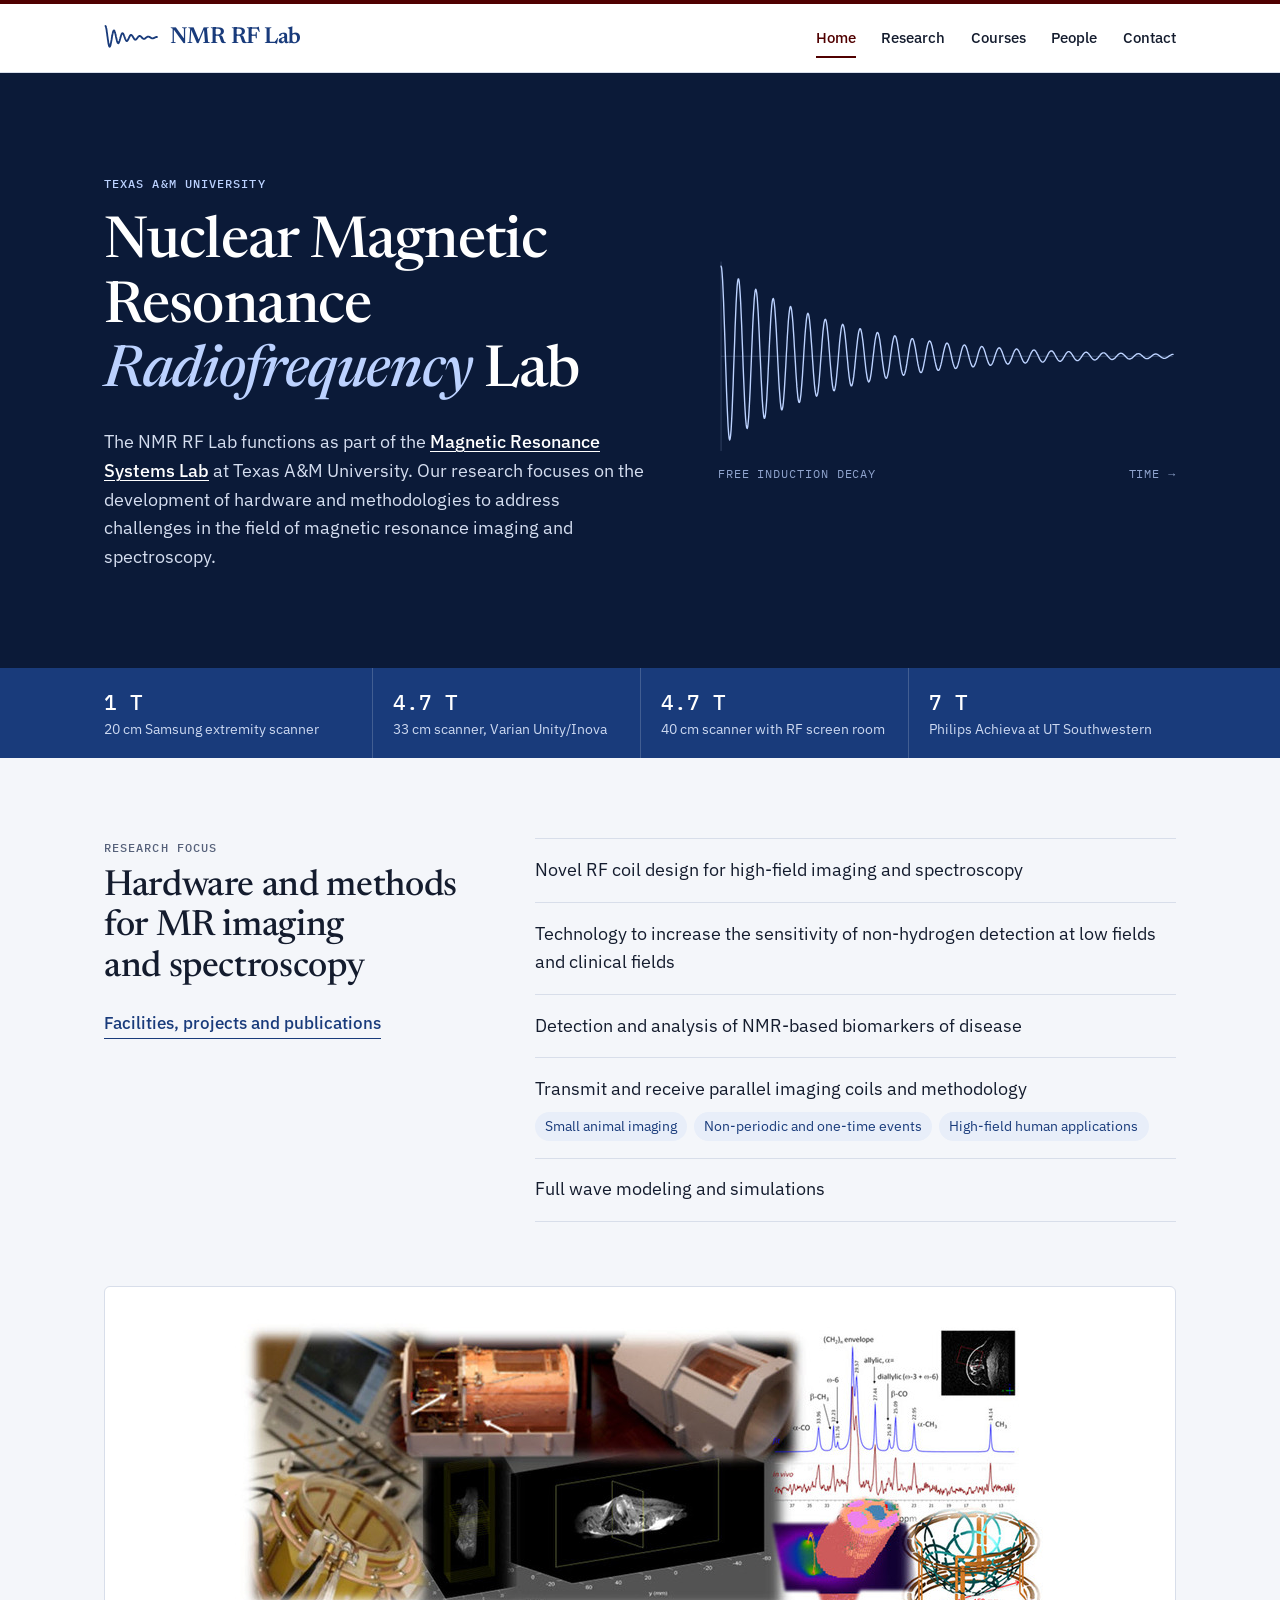
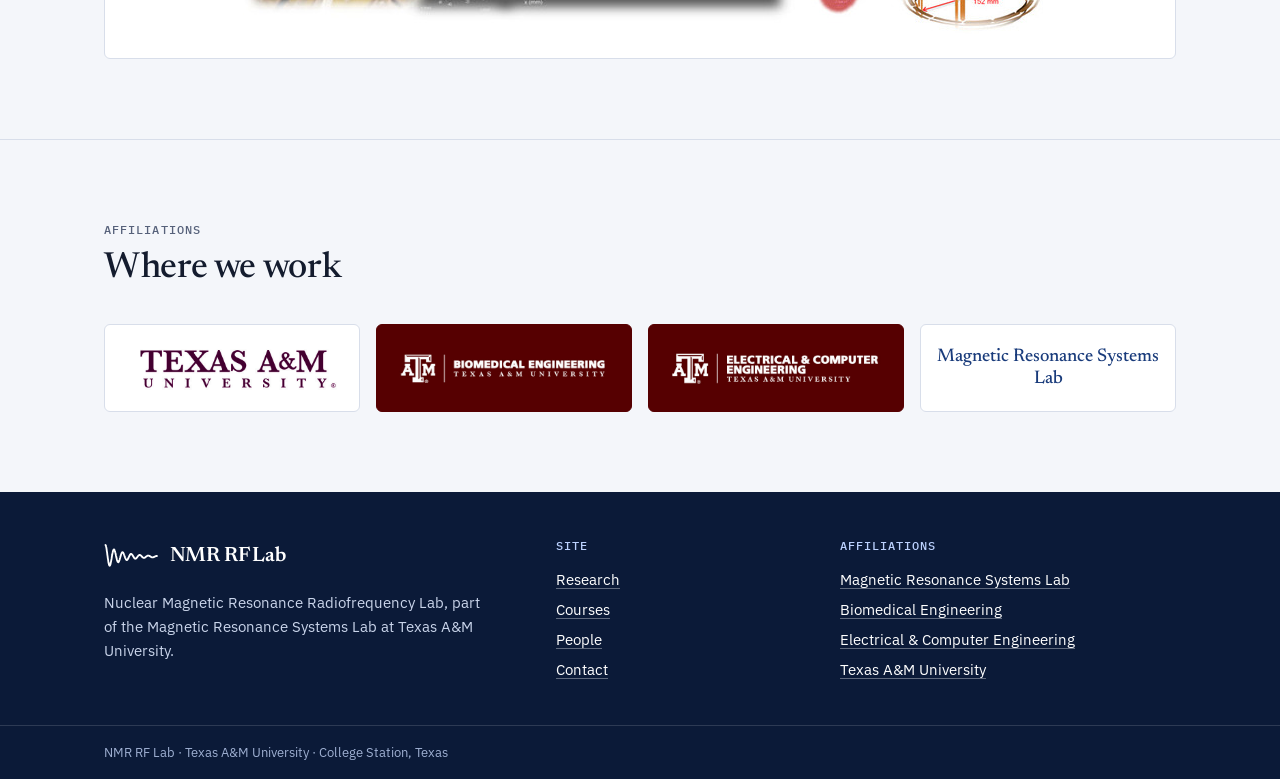
==== index.html @ f8b7b4fb "Rewrite site from scratch (based on Weebly site)" ====
<!DOCTYPE html>
<html lang="en">
<head>
  <meta charset="utf-8">
  <meta name="viewport" content="width=device-width, initial-scale=1">
  <title>NMR RF Lab · Texas A&amp;M University</title>
  <meta name="description" content="Nuclear Magnetic Resonance Radiofrequency Lab at Texas A&amp;M University: hardware and methodologies for magnetic resonance imaging and spectroscopy.">
  <meta property="og:site_name" content="NMR RF Lab">
  <meta property="og:title" content="NMR RF Lab · Texas A&amp;M University">
  <meta property="og:description" content="Nuclear Magnetic Resonance Radiofrequency Lab at Texas A&amp;M University: hardware and methodologies for magnetic resonance imaging and spectroscopy.">
  <meta property="og:image" content="assets/img/research-collage.jpg">
  <link rel="icon" href="assets/img/favicon.svg" type="image/svg+xml">
  <link rel="preload" href="assets/fonts/newsreader-normal-400-600.woff2" as="font" type="font/woff2" crossorigin>
  <link rel="stylesheet" href="assets/css/style.css">
</head>
<body>
  <a class="skip" href="#main">Skip to content</a>

  <header class="site-header">
    <div class="wrap">
      <a class="brand" href="index.html" aria-label="NMR RF Lab home">
        <svg viewBox="0 0 56 28" aria-hidden="true"><path d="M1.5,2.0 L1.7,2.3 L2.0,3.0 L2.2,4.0 L2.5,5.2 L2.7,6.6 L2.9,8.3 L3.2,10.0 L3.4,11.9 L3.7,13.7 L3.9,15.5 L4.2,17.2 L4.4,18.8 L4.6,20.2 L4.9,21.3 L5.1,22.3 L5.4,22.9 L5.6,23.3 L5.8,23.4 L6.1,23.2 L6.3,22.8 L6.6,22.1 L6.8,21.2 L7.0,20.1 L7.3,18.9 L7.5,17.6 L7.8,16.2 L8.0,14.7 L8.2,13.3 L8.5,11.9 L8.7,10.7 L9.0,9.5 L9.2,8.5 L9.4,7.8 L9.7,7.2 L9.9,6.8 L10.2,6.6 L10.4,6.7 L10.7,7.0 L10.9,7.4 L11.1,8.1 L11.4,8.9 L11.6,9.8 L11.9,10.8 L12.1,11.9 L12.3,13.1 L12.6,14.2 L12.8,15.3 L13.1,16.3 L13.3,17.2 L13.5,18.0 L13.8,18.7 L14.0,19.2 L14.3,19.6 L14.5,19.7 L14.8,19.8 L15.0,19.6 L15.2,19.3 L15.5,18.8 L15.7,18.2 L16.0,17.5 L16.2,16.7 L16.4,15.9 L16.7,15.0 L16.9,14.1 L17.2,13.3 L17.4,12.5 L17.6,11.7 L17.9,11.0 L18.1,10.5 L18.4,10.0 L18.6,9.7 L18.8,9.5 L19.1,9.5 L19.3,9.6 L19.6,9.8 L19.8,10.1 L20.0,10.5 L20.3,11.1 L20.5,11.6 L20.8,12.3 L21.0,13.0 L21.3,13.7 L21.5,14.3 L21.7,15.0 L22.0,15.6 L22.2,16.1 L22.5,16.6 L22.7,17.0 L22.9,17.3 L23.2,17.5 L23.4,17.5 L23.7,17.5 L23.9,17.4 L24.1,17.1 L24.4,16.8 L24.6,16.4 L24.9,16.0 L25.1,15.5 L25.4,15.0 L25.6,14.4 L25.8,13.9 L26.1,13.4 L26.3,12.9 L26.6,12.5 L26.8,12.1 L27.0,11.7 L27.3,11.5 L27.5,11.3 L27.8,11.2 L28.0,11.2 L28.2,11.3 L28.5,11.5 L28.7,11.7 L29.0,12.0 L29.2,12.3 L29.4,12.7 L29.7,13.1 L29.9,13.5 L30.2,13.9 L30.4,14.3 L30.7,14.7 L30.9,15.1 L31.1,15.4 L31.4,15.7 L31.6,15.9 L31.9,16.1 L32.1,16.1 L32.3,16.2 L32.6,16.1 L32.8,16.0 L33.1,15.9 L33.3,15.7 L33.5,15.4 L33.8,15.1 L34.0,14.8 L34.3,14.5 L34.5,14.2 L34.7,13.8 L35.0,13.5 L35.2,13.2 L35.5,13.0 L35.7,12.7 L36.0,12.6 L36.2,12.4 L36.4,12.3 L36.7,12.3 L36.9,12.3 L37.2,12.4 L37.4,12.5 L37.6,12.6 L37.9,12.8 L38.1,13.0 L38.4,13.3 L38.6,13.5 L38.8,13.8 L39.1,14.0 L39.3,14.3 L39.6,14.5 L39.8,14.7 L40.0,14.9 L40.3,15.1 L40.5,15.2 L40.8,15.3 L41.0,15.3 L41.2,15.3 L41.5,15.3 L41.7,15.2 L42.0,15.1 L42.2,15.0 L42.5,14.8 L42.7,14.6 L42.9,14.4 L43.2,14.2 L43.4,14.0 L43.7,13.8 L43.9,13.6 L44.1,13.5 L44.4,13.3 L44.6,13.2 L44.9,13.1 L45.1,13.0 L45.3,13.0 L45.6,13.0 L45.8,13.0 L46.1,13.0 L46.3,13.1 L46.5,13.2 L46.8,13.3 L47.0,13.5 L47.3,13.6 L47.5,13.8 L47.8,13.9 L48.0,14.1 L48.2,14.2 L48.5,14.4 L48.7,14.5 L49.0,14.6 L49.2,14.7 L49.4,14.8 L49.7,14.8 L49.9,14.8 L50.2,14.8 L50.4,14.8 L50.6,14.7 L50.9,14.7 L51.1,14.6 L51.4,14.5 L51.6,14.3 L51.8,14.2 L52.1,14.1 L52.3,14.0 L52.6,13.9 L52.8,13.7 L53.1,13.6 L53.3,13.6 L53.5,13.5 L53.8,13.4 L54.0,13.4 L54.3,13.4 L54.5,13.4" fill="none" stroke="currentColor" stroke-width="1.9" stroke-linejoin="round" stroke-linecap="round"/></svg>
        <span>NMR RF Lab</span>
      </a>
      <nav class="nav" aria-label="Main">
        <ul>
          <li><a href="index.html" aria-current="page">Home</a></li>
          <li><a href="research.html">Research</a></li>
          <li><a href="courses.html">Courses</a></li>
          <li><a href="people.html">People</a></li>
          <li><a href="contact.html">Contact</a></li>
        </ul>
      </nav>
    </div>
  </header>

  <main id="main">
    <section class="hero">
      <div class="wrap">
        <div>
          <span class="label">Texas A&amp;M University</span>
          <h1>Nuclear Magnetic Resonance <em>Radiofrequency</em> Lab</h1>
          <p>The NMR RF Lab functions as part of the <a href="https://www.tamu-mrsl.org/">Magnetic Resonance Systems Lab</a> at Texas A&amp;M University. Our research focuses on the development of hardware and methodologies to address challenges in the field of magnetic resonance imaging and spectroscopy.</p>
        </div>
        <figure class="scope" aria-hidden="true">
          <svg viewBox="0 0 600 260">
            <line class="axis" x1="4" y1="130" x2="596" y2="130"/>
            <line class="axis" x1="4" y1="6" x2="4" y2="254"/>
            <path class="trace" pathLength="1" d="M4.0,12.0 L4.7,14.4 L5.3,20.6 L6.0,30.4 L6.6,43.3 L7.3,58.9 L7.9,76.7 L8.6,96.1 L9.3,116.5 L9.9,137.1 L10.6,157.4 L11.2,176.5 L11.9,194.0 L12.6,209.2 L13.2,221.7 L13.9,231.1 L14.5,237.1 L15.2,239.6 L15.8,238.4 L16.5,233.7 L17.2,225.7 L17.8,214.5 L18.5,200.8 L19.1,184.8 L19.8,167.1 L20.4,148.4 L21.1,129.3 L21.8,110.3 L22.4,92.1 L23.1,75.4 L23.7,60.5 L24.4,48.1 L25.0,38.5 L25.7,31.9 L26.4,28.6 L27.0,28.6 L27.7,32.0 L28.3,38.5 L29.0,48.0 L29.7,60.1 L30.3,74.4 L31.0,90.4 L31.6,107.5 L32.3,125.2 L32.9,142.9 L33.6,160.1 L34.3,176.1 L34.9,190.5 L35.6,202.8 L36.2,212.5 L36.9,219.6 L37.5,223.6 L38.2,224.5 L38.9,222.3 L39.5,217.1 L40.2,209.1 L40.8,198.6 L41.5,185.9 L42.2,171.5 L42.8,155.9 L43.5,139.5 L44.1,123.0 L44.8,106.9 L45.4,91.6 L46.1,77.7 L46.8,65.7 L47.4,55.9 L48.1,48.5 L48.7,44.0 L49.4,42.2 L50.0,43.4 L50.7,47.3 L51.4,54.0 L52.0,63.1 L52.7,74.3 L53.3,87.2 L54.0,101.4 L54.6,116.4 L55.3,131.8 L56.0,146.9 L56.6,161.4 L57.3,174.7 L57.9,186.5 L58.6,196.3 L59.3,203.8 L59.9,208.9 L60.6,211.3 L61.2,211.1 L61.9,208.2 L62.5,202.7 L63.2,195.0 L63.9,185.2 L64.5,173.6 L65.2,160.7 L65.8,147.0 L66.5,132.7 L67.1,118.6 L67.8,104.9 L68.5,92.1 L69.1,80.7 L69.8,71.0 L70.4,63.4 L71.1,57.9 L71.8,54.9 L72.4,54.4 L73.1,56.3 L73.7,60.6 L74.4,67.2 L75.0,75.8 L75.7,86.1 L76.4,97.7 L77.0,110.3 L77.7,123.4 L78.3,136.6 L79.0,149.5 L79.6,161.6 L80.3,172.7 L81.0,182.2 L81.6,189.9 L82.3,195.6 L82.9,199.1 L83.6,200.3 L84.2,199.2 L84.9,195.9 L85.6,190.4 L86.2,183.0 L86.9,173.9 L87.5,163.5 L88.2,152.0 L88.9,139.9 L89.5,127.6 L90.2,115.5 L90.8,104.0 L91.5,93.4 L92.1,84.1 L92.8,76.4 L93.5,70.5 L94.1,66.6 L94.8,64.8 L95.4,65.2 L96.1,67.6 L96.7,72.1 L97.4,78.5 L98.1,86.5 L98.7,95.8 L99.4,106.2 L100.0,117.3 L100.7,128.7 L101.4,140.0 L102.0,150.9 L102.7,161.1 L103.3,170.1 L104.0,177.8 L104.6,183.8 L105.3,188.0 L106.0,190.3 L106.6,190.5 L107.3,188.8 L107.9,185.2 L108.6,179.8 L109.2,172.8 L109.9,164.5 L110.6,155.1 L111.2,145.0 L111.9,134.5 L112.5,123.9 L113.2,113.6 L113.8,103.9 L114.5,95.2 L115.2,87.7 L115.8,81.6 L116.5,77.2 L117.1,74.5 L117.8,73.7 L118.5,74.7 L119.1,77.5 L119.8,82.0 L120.4,88.1 L121.1,95.4 L121.7,103.9 L122.4,113.1 L123.1,122.8 L123.7,132.6 L124.4,142.3 L125.0,151.5 L125.7,159.9 L126.3,167.3 L127.0,173.4 L127.7,178.0 L128.3,181.0 L129.0,182.3 L129.6,181.8 L130.3,179.7 L131.0,176.0 L131.6,170.8 L132.3,164.3 L132.9,156.8 L133.6,148.4 L134.2,139.5 L134.9,130.4 L135.6,121.3 L136.2,112.6 L136.9,104.5 L137.5,97.4 L138.2,91.3 L138.8,86.6 L139.5,83.4 L140.2,81.7 L140.8,81.6 L141.5,83.1 L142.1,86.1 L142.8,90.5 L143.4,96.2 L144.1,102.9 L144.8,110.5 L145.4,118.6 L146.1,127.1 L146.7,135.5 L147.4,143.7 L148.1,151.4 L148.7,158.4 L149.4,164.3 L150.0,169.1 L150.7,172.5 L151.3,174.6 L152.0,175.1 L152.7,174.2 L153.3,171.8 L154.0,168.1 L154.6,163.2 L155.3,157.2 L155.9,150.4 L156.6,142.9 L157.3,135.2 L157.9,127.3 L158.6,119.5 L159.2,112.2 L159.9,105.5 L160.6,99.7 L161.2,94.9 L161.9,91.3 L162.5,89.1 L163.2,88.1 L163.8,88.6 L164.5,90.4 L165.2,93.4 L165.8,97.7 L166.5,103.0 L167.1,109.1 L167.8,115.8 L168.4,123.0 L169.1,130.3 L169.8,137.5 L170.4,144.5 L171.1,150.9 L171.7,156.6 L172.4,161.3 L173.0,165.0 L173.7,167.5 L174.4,168.8 L175.0,168.8 L175.7,167.5 L176.3,165.0 L177.0,161.3 L177.7,156.7 L178.3,151.3 L179.0,145.2 L179.6,138.6 L180.3,131.8 L180.9,125.1 L181.6,118.5 L182.3,112.4 L182.9,106.9 L183.6,102.2 L184.2,98.4 L184.9,95.8 L185.5,94.2 L186.2,93.9 L186.9,94.7 L187.5,96.7 L188.2,99.8 L188.8,103.8 L189.5,108.6 L190.2,114.1 L190.8,120.1 L191.5,126.4 L192.1,132.7 L192.8,138.8 L193.4,144.7 L194.1,150.0 L194.8,154.6 L195.4,158.3 L196.1,161.1 L196.7,162.9 L197.4,163.6 L198.0,163.1 L198.7,161.6 L199.4,159.1 L200.0,155.6 L200.7,151.3 L201.3,146.4 L202.0,140.9 L202.6,135.2 L203.3,129.3 L204.0,123.5 L204.6,118.0 L205.3,112.9 L205.9,108.4 L206.6,104.7 L207.3,101.8 L207.9,99.8 L208.6,98.9 L209.2,99.0 L209.9,100.1 L210.5,102.2 L211.2,105.2 L211.9,108.9 L212.5,113.3 L213.2,118.3 L213.8,123.5 L214.5,129.0 L215.1,134.4 L215.8,139.6 L216.5,144.5 L217.1,148.8 L217.8,152.5 L218.4,155.5 L219.1,157.6 L219.8,158.7 L220.4,158.9 L221.1,158.2 L221.7,156.5 L222.4,154.0 L223.0,150.7 L223.7,146.8 L224.4,142.4 L225.0,137.5 L225.7,132.5 L226.3,127.5 L227.0,122.5 L227.6,117.9 L228.3,113.7 L229.0,110.1 L229.6,107.1 L230.3,104.9 L230.9,103.6 L231.6,103.1 L232.2,103.5 L232.9,104.8 L233.6,106.9 L234.2,109.7 L234.9,113.2 L235.5,117.2 L236.2,121.6 L236.9,126.2 L237.5,130.9 L238.2,135.5 L238.8,139.9 L239.5,144.0 L240.1,147.5 L240.8,150.5 L241.5,152.8 L242.1,154.2 L242.8,154.9 L243.4,154.8 L244.1,153.8 L244.7,152.1 L245.4,149.7 L246.1,146.6 L246.7,143.1 L247.4,139.1 L248.0,134.9 L248.7,130.5 L249.4,126.2 L250.0,122.0 L250.7,118.1 L251.3,114.7 L252.0,111.7 L252.6,109.4 L253.3,107.8 L254.0,107.0 L254.6,106.9 L255.3,107.5 L255.9,108.9 L256.6,111.0 L257.2,113.6 L257.9,116.8 L258.6,120.4 L259.2,124.3 L259.9,128.3 L260.5,132.3 L261.2,136.3 L261.8,140.0 L262.5,143.3 L263.2,146.2 L263.8,148.5 L264.5,150.2 L265.1,151.2 L265.8,151.5 L266.5,151.1 L267.1,150.1 L267.8,148.3 L268.4,146.0 L269.1,143.2 L269.7,140.0 L270.4,136.5 L271.1,132.8 L271.7,129.0 L272.4,125.3 L273.0,121.8 L273.7,118.6 L274.3,115.7 L275.0,113.4 L275.7,111.7 L276.3,110.5 L277.0,110.0 L277.6,110.2 L278.3,111.0 L279.0,112.4 L279.6,114.4 L280.3,116.9 L280.9,119.8 L281.6,123.0 L282.2,126.4 L282.9,129.9 L283.6,133.3 L284.2,136.7 L284.9,139.7 L285.5,142.5 L286.2,144.8 L286.8,146.6 L287.5,147.8 L288.2,148.5 L288.8,148.5 L289.5,147.9 L290.1,146.8 L290.8,145.1 L291.4,142.9 L292.1,140.4 L292.8,137.5 L293.4,134.4 L294.1,131.1 L294.7,127.9 L295.4,124.7 L296.1,121.8 L296.7,119.2 L297.4,116.9 L298.0,115.1 L298.7,113.7 L299.3,113.0 L300.0,112.8 L300.7,113.1 L301.3,114.0 L302.0,115.4 L302.6,117.3 L303.3,119.6 L303.9,122.2 L304.6,125.1 L305.3,128.0 L305.9,131.0 L306.6,134.0 L307.2,136.8 L307.9,139.4 L308.6,141.6 L309.2,143.4 L309.9,144.8 L310.5,145.7 L311.2,146.0 L311.8,145.8 L312.5,145.2 L313.2,144.0 L313.8,142.4 L314.5,140.3 L315.1,138.0 L315.8,135.4 L316.4,132.7 L317.1,129.9 L317.8,127.1 L318.4,124.5 L319.1,122.0 L319.7,119.8 L320.4,118.0 L321.0,116.6 L321.7,115.7 L322.4,115.2 L323.0,115.2 L323.7,115.7 L324.3,116.6 L325.0,118.0 L325.7,119.8 L326.3,121.9 L327.0,124.2 L327.6,126.7 L328.3,129.3 L328.9,131.9 L329.6,134.4 L330.3,136.7 L330.9,138.8 L331.6,140.6 L332.2,142.1 L332.9,143.1 L333.5,143.7 L334.2,143.8 L334.9,143.5 L335.5,142.7 L336.2,141.6 L336.8,140.0 L337.5,138.2 L338.2,136.1 L338.8,133.8 L339.5,131.4 L340.1,129.0 L340.8,126.6 L341.4,124.4 L342.1,122.4 L342.8,120.6 L343.4,119.2 L344.1,118.1 L344.7,117.4 L345.4,117.2 L346.0,117.3 L346.7,117.9 L347.4,118.9 L348.0,120.2 L348.7,121.9 L349.3,123.7 L350.0,125.8 L350.6,128.0 L351.3,130.3 L352.0,132.5 L352.6,134.6 L353.3,136.5 L353.9,138.3 L354.6,139.7 L355.3,140.8 L355.9,141.5 L356.6,141.9 L357.2,141.8 L357.9,141.4 L358.5,140.6 L359.2,139.5 L359.9,138.1 L360.5,136.4 L361.2,134.5 L361.8,132.5 L362.5,130.4 L363.1,128.3 L363.8,126.3 L364.5,124.5 L365.1,122.8 L365.8,121.4 L366.4,120.3 L367.1,119.5 L367.8,119.0 L368.4,118.9 L369.1,119.2 L369.7,119.9 L370.4,120.8 L371.0,122.1 L371.7,123.6 L372.4,125.3 L373.0,127.1 L373.7,129.0 L374.3,131.0 L375.0,132.8 L375.6,134.6 L376.3,136.2 L377.0,137.6 L377.6,138.8 L378.3,139.6 L378.9,140.1 L379.6,140.3 L380.2,140.1 L380.9,139.6 L381.6,138.8 L382.2,137.7 L382.9,136.4 L383.5,134.9 L384.2,133.2 L384.9,131.5 L385.5,129.7 L386.2,127.9 L386.8,126.2 L387.5,124.7 L388.1,123.3 L388.8,122.2 L389.5,121.3 L390.1,120.7 L390.8,120.5 L391.4,120.5 L392.1,120.9 L392.7,121.5 L393.4,122.5 L394.1,123.6 L394.7,125.0 L395.4,126.5 L396.0,128.1 L396.7,129.8 L397.4,131.5 L398.0,133.1 L398.7,134.5 L399.3,135.9 L400.0,137.0 L400.6,137.9 L401.3,138.5 L402.0,138.8 L402.6,138.8 L403.3,138.6 L403.9,138.1 L404.6,137.3 L405.2,136.3 L405.9,135.0 L406.6,133.7 L407.2,132.2 L407.9,130.7 L408.5,129.1 L409.2,127.6 L409.8,126.2 L410.5,124.9 L411.2,123.8 L411.8,122.9 L412.5,122.3 L413.1,121.9 L413.8,121.8 L414.5,121.9 L415.1,122.3 L415.8,123.0 L416.4,123.9 L417.1,124.9 L417.7,126.2 L418.4,127.5 L419.1,128.9 L419.7,130.4 L420.4,131.8 L421.0,133.1 L421.7,134.4 L422.3,135.4 L423.0,136.3 L423.7,137.0 L424.3,137.4 L425.0,137.6 L425.6,137.6 L426.3,137.3 L427.0,136.7 L427.6,136.0 L428.3,135.0 L428.9,133.9 L429.6,132.7 L430.2,131.4 L430.9,130.1 L431.6,128.7 L432.2,127.5 L432.9,126.3 L433.5,125.2 L434.2,124.3 L434.8,123.7 L435.5,123.2 L436.2,122.9 L436.8,122.9 L437.5,123.1 L438.1,123.6 L438.8,124.2 L439.4,125.1 L440.1,126.0 L440.8,127.1 L441.4,128.3 L442.1,129.6 L442.7,130.8 L443.4,132.0 L444.1,133.1 L444.7,134.1 L445.4,135.0 L446.0,135.7 L446.7,136.2 L447.3,136.5 L448.0,136.6 L448.7,136.5 L449.3,136.1 L450.0,135.6 L450.6,134.8 L451.3,134.0 L451.9,133.0 L452.6,131.9 L453.3,130.8 L453.9,129.6 L454.6,128.5 L455.2,127.4 L455.9,126.4 L456.6,125.6 L457.2,124.9 L457.9,124.4 L458.5,124.0 L459.2,123.9 L459.8,123.9 L460.5,124.2 L461.2,124.7 L461.8,125.3 L462.5,126.0 L463.1,126.9 L463.8,127.9 L464.4,129.0 L465.1,130.0 L465.8,131.1 L466.4,132.1 L467.1,133.1 L467.7,133.9 L468.4,134.6 L469.0,135.1 L469.7,135.5 L470.4,135.7 L471.0,135.7 L471.7,135.5 L472.3,135.1 L473.0,134.6 L473.7,133.9 L474.3,133.1 L475.0,132.2 L475.6,131.3 L476.3,130.3 L476.9,129.3 L477.6,128.3 L478.3,127.4 L478.9,126.6 L479.6,125.9 L480.2,125.4 L480.9,125.0 L481.5,124.8 L482.2,124.7 L482.9,124.8 L483.5,125.1 L484.2,125.6 L484.8,126.2 L485.5,126.9 L486.2,127.7 L486.8,128.6 L487.5,129.5 L488.1,130.4 L488.8,131.3 L489.4,132.1 L490.1,132.9 L490.8,133.6 L491.4,134.1 L492.1,134.6 L492.7,134.8 L493.4,134.9 L494.0,134.8 L494.7,134.6 L495.4,134.2 L496.0,133.7 L496.7,133.1 L497.3,132.4 L498.0,131.6 L498.6,130.8 L499.3,129.9 L500.0,129.1 L500.6,128.2 L501.3,127.5 L501.9,126.8 L502.6,126.3 L503.3,125.9 L503.9,125.6 L504.6,125.5 L505.2,125.5 L505.9,125.6 L506.5,125.9 L507.2,126.4 L507.9,126.9 L508.5,127.6 L509.2,128.3 L509.8,129.1 L510.5,129.8 L511.1,130.6 L511.8,131.4 L512.5,132.1 L513.1,132.8 L513.8,133.3 L514.4,133.7 L515.1,134.0 L515.8,134.2 L516.4,134.2 L517.1,134.1 L517.7,133.9 L518.4,133.5 L519.0,133.0 L519.7,132.5 L520.4,131.8 L521.0,131.1 L521.7,130.4 L522.3,129.6 L523.0,128.9 L523.6,128.2 L524.3,127.6 L525.0,127.1 L525.6,126.7 L526.3,126.3 L526.9,126.1 L527.6,126.1 L528.2,126.1 L528.9,126.3 L529.6,126.6 L530.2,127.0 L530.9,127.5 L531.5,128.1 L532.2,128.8 L532.9,129.4 L533.5,130.1 L534.2,130.8 L534.8,131.5 L535.5,132.0 L536.1,132.6 L536.8,133.0 L537.5,133.3 L538.1,133.5 L538.8,133.6 L539.4,133.6 L540.1,133.5 L540.7,133.2 L541.4,132.9 L542.1,132.4 L542.7,131.9 L543.4,131.3 L544.0,130.7 L544.7,130.1 L545.4,129.4 L546.0,128.8 L546.7,128.3 L547.3,127.8 L548.0,127.3 L548.6,127.0 L549.3,126.8 L550.0,126.6 L550.6,126.6 L551.3,126.7 L551.9,126.9 L552.6,127.2 L553.2,127.6 L553.9,128.1 L554.6,128.6 L555.2,129.2 L555.9,129.7 L556.5,130.3 L557.2,130.9 L557.8,131.5 L558.5,131.9 L559.2,132.4 L559.8,132.7 L560.5,133.0 L561.1,133.1 L561.8,133.1 L562.5,133.1 L563.1,132.9 L563.8,132.7 L564.4,132.3 L565.1,131.9 L565.7,131.5 L566.4,130.9 L567.1,130.4 L567.7,129.9 L568.4,129.3 L569.0,128.8 L569.7,128.3 L570.3,127.9 L571.0,127.6 L571.7,127.3 L572.3,127.2 L573.0,127.1 L573.6,127.1 L574.3,127.2 L575.0,127.4 L575.6,127.7 L576.3,128.1 L576.9,128.5 L577.6,129.0 L578.2,129.5 L578.9,130.0 L579.6,130.5 L580.2,131.0 L580.9,131.4 L581.5,131.8 L582.2,132.2 L582.8,132.4 L583.5,132.6 L584.2,132.7 L584.8,132.7 L585.5,132.6 L586.1,132.5 L586.8,132.2 L587.4,131.9 L588.1,131.5 L588.8,131.1 L589.4,130.6 L590.1,130.2 L590.7,129.7 L591.4,129.2 L592.1,128.8 L592.7,128.4 L593.4,128.1 L594.0,127.8 L594.7,127.6 L595.3,127.5 L596.0,127.5"/>
          </svg>
          <figcaption><span>Free induction decay</span><span>Time →</span></figcaption>
        </figure>
      </div>
    </section>

    <section class="fields" aria-label="Scanners the lab works with">
      <div class="wrap">
        <ul>
          <li><b>1 T</b><span>20 cm Samsung extremity scanner</span></li>
          <li><b>4.7 T</b><span>33 cm scanner, Varian Unity/Inova</span></li>
          <li><b>4.7 T</b><span>40 cm scanner with RF screen room</span></li>
          <li><b>7 T</b><span>Philips Achieva at UT Southwestern</span></li>
        </ul>
      </div>
    </section>

    <section class="section">
      <div class="wrap split">
        <div class="section-head">
          <span class="label">Research focus</span>
          <h2>Hardware and methods for MR imaging and spectroscopy</h2>
          <a class="more" href="research.html">Facilities, projects and publications</a>
        </div>
        <ul class="focus">
          <li>Novel RF coil design for high-field imaging and spectroscopy</li>
          <li>Technology to increase the sensitivity of non-hydrogen detection at low fields and clinical fields</li>
          <li>Detection and analysis of NMR-based biomarkers of disease</li>
          <li>Transmit and receive parallel imaging coils and methodology
            <ul>
              <li>Small animal imaging</li>
              <li>Non-periodic and one-time events</li>
              <li>High-field human applications</li>
            </ul>
          </li>
          <li>Full wave modeling and simulations</li>
        </ul>
      </div>
      <div class="wrap" style="margin-top: clamp(2.5rem, 6vw, 4rem)">
        <a class="plate" href="research.html#projects">
          <img src="assets/img/research-collage.jpg" width="811" height="323" alt="Collage of lab work: network analyzers and RF coils on the bench, shielded coil assemblies, an MR image volume of a small animal, carbon-13 spectra from the human breast, and a simulated coil model.">
        </a>
      </div>
    </section>

    <section class="section">
      <div class="wrap">
        <div class="section-head">
          <span class="label">Affiliations</span>
          <h2>Where we work</h2>
        </div>
        <div class="affil">
          <a href="https://www.tamu.edu/"><img src="assets/img/logo-tamu.png" width="650" height="142" alt="Texas A&amp;M University"></a>
          <a class="maroon" href="https://engineering.tamu.edu/biomedical/index.html"><img src="assets/img/logo-bmen.jpg" width="578" height="110" alt="Biomedical Engineering, Texas A&amp;M University"></a>
          <a class="maroon" href="https://engineering.tamu.edu/electrical/index.html"><img src="assets/img/logo-ecen.jpg" width="602" height="118" alt="Electrical &amp; Computer Engineering, Texas A&amp;M University"></a>
          <a href="https://www.tamu-mrsl.org/">Magnetic Resonance Systems Lab</a>
        </div>
      </div>
    </section>
  </main>

  <footer class="site-footer">
    <div class="wrap">
      <div>
        <a class="brand" href="index.html">
          <svg viewBox="0 0 56 28" aria-hidden="true"><path d="M1.5,2.0 L1.7,2.3 L2.0,3.0 L2.2,4.0 L2.5,5.2 L2.7,6.6 L2.9,8.3 L3.2,10.0 L3.4,11.9 L3.7,13.7 L3.9,15.5 L4.2,17.2 L4.4,18.8 L4.6,20.2 L4.9,21.3 L5.1,22.3 L5.4,22.9 L5.6,23.3 L5.8,23.4 L6.1,23.2 L6.3,22.8 L6.6,22.1 L6.8,21.2 L7.0,20.1 L7.3,18.9 L7.5,17.6 L7.8,16.2 L8.0,14.7 L8.2,13.3 L8.5,11.9 L8.7,10.7 L9.0,9.5 L9.2,8.5 L9.4,7.8 L9.7,7.2 L9.9,6.8 L10.2,6.6 L10.4,6.7 L10.7,7.0 L10.9,7.4 L11.1,8.1 L11.4,8.9 L11.6,9.8 L11.9,10.8 L12.1,11.9 L12.3,13.1 L12.6,14.2 L12.8,15.3 L13.1,16.3 L13.3,17.2 L13.5,18.0 L13.8,18.7 L14.0,19.2 L14.3,19.6 L14.5,19.7 L14.8,19.8 L15.0,19.6 L15.2,19.3 L15.5,18.8 L15.7,18.2 L16.0,17.5 L16.2,16.7 L16.4,15.9 L16.7,15.0 L16.9,14.1 L17.2,13.3 L17.4,12.5 L17.6,11.7 L17.9,11.0 L18.1,10.5 L18.4,10.0 L18.6,9.7 L18.8,9.5 L19.1,9.5 L19.3,9.6 L19.6,9.8 L19.8,10.1 L20.0,10.5 L20.3,11.1 L20.5,11.6 L20.8,12.3 L21.0,13.0 L21.3,13.7 L21.5,14.3 L21.7,15.0 L22.0,15.6 L22.2,16.1 L22.5,16.6 L22.7,17.0 L22.9,17.3 L23.2,17.5 L23.4,17.5 L23.7,17.5 L23.9,17.4 L24.1,17.1 L24.4,16.8 L24.6,16.4 L24.9,16.0 L25.1,15.5 L25.4,15.0 L25.6,14.4 L25.8,13.9 L26.1,13.4 L26.3,12.9 L26.6,12.5 L26.8,12.1 L27.0,11.7 L27.3,11.5 L27.5,11.3 L27.8,11.2 L28.0,11.2 L28.2,11.3 L28.5,11.5 L28.7,11.7 L29.0,12.0 L29.2,12.3 L29.4,12.7 L29.7,13.1 L29.9,13.5 L30.2,13.9 L30.4,14.3 L30.7,14.7 L30.9,15.1 L31.1,15.4 L31.4,15.7 L31.6,15.9 L31.9,16.1 L32.1,16.1 L32.3,16.2 L32.6,16.1 L32.8,16.0 L33.1,15.9 L33.3,15.7 L33.5,15.4 L33.8,15.1 L34.0,14.8 L34.3,14.5 L34.5,14.2 L34.7,13.8 L35.0,13.5 L35.2,13.2 L35.5,13.0 L35.7,12.7 L36.0,12.6 L36.2,12.4 L36.4,12.3 L36.7,12.3 L36.9,12.3 L37.2,12.4 L37.4,12.5 L37.6,12.6 L37.9,12.8 L38.1,13.0 L38.4,13.3 L38.6,13.5 L38.8,13.8 L39.1,14.0 L39.3,14.3 L39.6,14.5 L39.8,14.7 L40.0,14.9 L40.3,15.1 L40.5,15.2 L40.8,15.3 L41.0,15.3 L41.2,15.3 L41.5,15.3 L41.7,15.2 L42.0,15.1 L42.2,15.0 L42.5,14.8 L42.7,14.6 L42.9,14.4 L43.2,14.2 L43.4,14.0 L43.7,13.8 L43.9,13.6 L44.1,13.5 L44.4,13.3 L44.6,13.2 L44.9,13.1 L45.1,13.0 L45.3,13.0 L45.6,13.0 L45.8,13.0 L46.1,13.0 L46.3,13.1 L46.5,13.2 L46.8,13.3 L47.0,13.5 L47.3,13.6 L47.5,13.8 L47.8,13.9 L48.0,14.1 L48.2,14.2 L48.5,14.4 L48.7,14.5 L49.0,14.6 L49.2,14.7 L49.4,14.8 L49.7,14.8 L49.9,14.8 L50.2,14.8 L50.4,14.8 L50.6,14.7 L50.9,14.7 L51.1,14.6 L51.4,14.5 L51.6,14.3 L51.8,14.2 L52.1,14.1 L52.3,14.0 L52.6,13.9 L52.8,13.7 L53.1,13.6 L53.3,13.6 L53.5,13.5 L53.8,13.4 L54.0,13.4 L54.3,13.4 L54.5,13.4" fill="none" stroke="currentColor" stroke-width="1.9" stroke-linejoin="round" stroke-linecap="round"/></svg>
          <span>NMR RF Lab</span>
        </a>
        <p>Nuclear Magnetic Resonance Radiofrequency Lab, part of the Magnetic Resonance Systems Lab at Texas A&amp;M University.</p>
      </div>
      <div>
        <h2>Site</h2>
        <ul>
          <li><a href="research.html">Research</a></li>
          <li><a href="courses.html">Courses</a></li>
          <li><a href="people.html">People</a></li>
          <li><a href="contact.html">Contact</a></li>
        </ul>
      </div>
      <div>
        <h2>Affiliations</h2>
        <ul>
          <li><a href="https://www.tamu-mrsl.org/">Magnetic Resonance Systems Lab</a></li>
          <li><a href="https://engineering.tamu.edu/biomedical/index.html">Biomedical Engineering</a></li>
          <li><a href="https://engineering.tamu.edu/electrical/index.html">Electrical &amp; Computer Engineering</a></li>
          <li><a href="https://www.tamu.edu/">Texas A&amp;M University</a></li>
        </ul>
      </div>
    </div>
    <div class="legal">
      <div class="wrap">NMR RF Lab · Texas A&amp;M University · College Station, Texas</div>
    </div>
  </footer>

  <script src="assets/js/site.js"></script>
</body>
</html>
---- assets/css/style.css ----
/* NMR RF Lab: site styles
   Colors and type are set once in :root; change them there. */

@font-face {
  font-family: 'IBM Plex Mono';
  font-style: normal;
  font-weight: 400;
  font-display: swap;
  src: url(../fonts/ibm-plex-mono-normal-400.woff2) format('woff2');
}
@font-face {
  font-family: 'IBM Plex Mono';
  font-style: normal;
  font-weight: 500;
  font-display: swap;
  src: url(../fonts/ibm-plex-mono-normal-500.woff2) format('woff2');
}
@font-face {
  font-family: 'IBM Plex Sans';
  font-style: normal;
  font-weight: 400 600;
  font-display: swap;
  src: url(../fonts/ibm-plex-sans-normal-400.woff2) format('woff2');
}
@font-face {
  font-family: 'IBM Plex Sans';
  font-style: italic;
  font-weight: 400;
  font-display: swap;
  src: url(../fonts/ibm-plex-sans-italic-400.woff2) format('woff2');
}
@font-face {
  font-family: 'Newsreader';
  font-style: normal;
  font-weight: 400 600;
  font-display: swap;
  src: url(../fonts/newsreader-normal-400-600.woff2) format('woff2');
}
@font-face {
  font-family: 'Newsreader';
  font-style: italic;
  font-weight: 400 600;
  font-display: swap;
  src: url(../fonts/newsreader-italic-400-600.woff2) format('woff2');
}

:root {
  --navy-deep: #0b1a38;
  --navy: #193b7b;
  --navy-soft: #e8eef9;
  --maroon: #500000;
  --trace: #bcd2ff;
  --bg: #f4f6fa;
  --surface: #ffffff;
  --ink: #141c2e;
  --muted: #56617a;
  --line: #d8deea;

  --serif: 'Newsreader', 'Iowan Old Style', Georgia, serif;
  --sans: 'IBM Plex Sans', system-ui, -apple-system, 'Segoe UI', sans-serif;
  --mono: 'IBM Plex Mono', ui-monospace, 'Cascadia Mono', Consolas, monospace;

  --wrap: 72rem;
  --gutter: clamp(1.25rem, 4vw, 2.5rem);
}

*, *::before, *::after { box-sizing: border-box; }

html { -webkit-text-size-adjust: 100%; scroll-behavior: smooth; }

body {
  margin: 0;
  background: var(--bg);
  color: var(--ink);
  font-family: var(--sans);
  font-size: 1.0625rem;
  line-height: 1.6;
}

img { max-width: 100%; height: auto; display: block; }

a { color: var(--navy); text-underline-offset: 0.18em; text-decoration-thickness: 1px; }
a:hover { color: var(--maroon); }
a:focus-visible, button:focus-visible {
  outline: 2px solid var(--navy);
  outline-offset: 3px;
  border-radius: 2px;
}

h1, h2, h3 { font-family: var(--serif); font-weight: 500; line-height: 1.12; margin: 0; text-wrap: balance; }
h1 { font-size: clamp(2.3rem, 5.2vw, 3.6rem); letter-spacing: -0.015em; }
h2 { font-size: clamp(1.7rem, 3.2vw, 2.25rem); letter-spacing: -0.01em; }
h3 { font-size: 1.35rem; line-height: 1.25; }
p { margin: 0 0 1em; }
p:last-child { margin-bottom: 0; }
ul { margin: 0; padding: 0; list-style: none; }
sup { font-size: 0.68em; line-height: 0; }

.wrap { max-width: var(--wrap); margin-inline: auto; padding-inline: var(--gutter); }

.label {
  font-family: var(--mono);
  font-size: 0.75rem;
  font-weight: 500;
  letter-spacing: 0.09em;
  text-transform: uppercase;
  color: var(--muted);
}

.skip {
  position: absolute; left: -999px; top: 0;
  background: var(--navy); color: #fff; padding: 0.6rem 1rem; z-index: 10;
}
.skip:focus { left: 0; color: #fff; }

/* ---------- Header ---------- */

.site-header {
  background: var(--surface);
  border-top: 4px solid var(--maroon);
  border-bottom: 1px solid var(--line);
}
.site-header .wrap {
  display: flex; align-items: center; justify-content: space-between;
  flex-wrap: wrap; gap: 0.25rem 2rem;
  padding-block: 0.85rem;
}
.brand {
  display: inline-flex; align-items: center; gap: 0.7rem;
  color: var(--navy); text-decoration: none;
  font-family: var(--serif); font-weight: 600; font-size: 1.45rem; letter-spacing: -0.01em;
  white-space: nowrap;
}
.brand svg { width: 3.4rem; height: 1.7rem; flex: none; }
.brand:hover { color: var(--navy); }

.nav ul { display: flex; flex-wrap: wrap; gap: 0.1rem 1.6rem; }
.nav a {
  display: block; padding: 0.45rem 0;
  color: var(--ink); text-decoration: none;
  font-size: 0.95rem; font-weight: 500;
  border-bottom: 2px solid transparent;
}
.nav a:hover { color: var(--navy); border-bottom-color: var(--line); }
.nav a[aria-current="page"] { color: var(--maroon); border-bottom-color: var(--maroon); }

/* ---------- Home hero ---------- */

.hero { background: var(--navy-deep); color: #fff; overflow: hidden; }
.hero .wrap {
  display: grid; grid-template-columns: minmax(0, 6fr) minmax(0, 5fr);
  gap: clamp(2rem, 5vw, 4rem); align-items: center;
  padding-block: clamp(3.5rem, 8vw, 6rem);
}
.hero .label { color: var(--trace); }
.hero h1 { margin: 1rem 0 1.4rem; }
.hero h1 em { font-style: italic; color: var(--trace); }
.hero p { color: #d5def0; max-width: 34rem; font-size: 1.125rem; }
.hero p a { color: #fff; font-weight: 500; }
.hero p a:hover { color: var(--trace); }

.scope { margin: 0; }
.scope svg { width: 100%; height: auto; display: block; overflow: visible; }
.scope .axis { stroke: rgba(188, 210, 255, 0.28); stroke-width: 1; }
.scope .trace {
  fill: none; stroke: var(--trace); stroke-width: 1.8;
  stroke-linejoin: round; stroke-linecap: round;
  stroke-dasharray: 1; stroke-dashoffset: 1;
  animation: draw 2.8s cubic-bezier(0.3, 0.1, 0.2, 1) 0.2s forwards;
}
.scope figcaption {
  display: flex; justify-content: space-between; margin-top: 0.6rem;
  font-family: var(--mono); font-size: 0.72rem; letter-spacing: 0.08em;
  text-transform: uppercase; color: rgba(188, 210, 255, 0.75);
}
@keyframes draw { to { stroke-dashoffset: 0; } }

.fields { background: var(--navy); color: #fff; }
.fields ul {
  display: grid; grid-template-columns: repeat(4, minmax(0, 1fr));
}
.fields li { padding: 1.15rem 1.25rem 1.2rem 0; }
.fields li + li { padding-left: 1.25rem; border-left: 1px solid rgba(255, 255, 255, 0.18); }
.fields b {
  display: block; font-family: var(--mono); font-weight: 500; font-size: 1.3rem;
  font-variant-numeric: tabular-nums;
}
.fields span { font-size: 0.875rem; color: #cdd9f1; line-height: 1.4; display: block; }

/* ---------- Sections ---------- */

.section { padding-block: clamp(3rem, 7vw, 5rem); }
.section + .section { border-top: 1px solid var(--line); }
.section-head { margin-bottom: 2.2rem; max-width: 46rem; }
.section-head .label { display: block; margin-bottom: 0.6rem; }
.section-head p { margin-top: 0.9rem; color: var(--muted); }

.split {
  display: grid; grid-template-columns: minmax(0, 4fr) minmax(0, 7fr);
  gap: clamp(1.5rem, 5vw, 4rem); align-items: start;
}

.focus > li { padding: 1.05rem 0; border-top: 1px solid var(--line); font-size: 1.125rem; }
.focus > li:last-child { border-bottom: 1px solid var(--line); }
.focus ul { margin-top: 0.5rem; display: flex; flex-wrap: wrap; gap: 0.4rem; }
.focus ul li {
  font-size: 0.875rem; color: var(--navy);
  background: var(--navy-soft); padding: 0.2rem 0.65rem; border-radius: 999px;
}

.more {
  display: inline-block; margin-top: 1.4rem;
  font-weight: 500; text-decoration: none;
  border-bottom: 1px solid currentColor;
}

.plate {
  background: var(--surface); border: 1px solid var(--line); border-radius: 6px;
  padding: clamp(0.75rem, 2vw, 1.5rem);
}
.plate img { margin-inline: auto; }
a.plate { display: block; }
a.plate:hover { border-color: var(--navy); }

.affil { display: grid; grid-template-columns: repeat(4, minmax(0, 1fr)); gap: 1rem; }
.affil a {
  display: flex; align-items: center; justify-content: center;
  min-height: 5.5rem; padding: 0.9rem 1rem;
  border: 1px solid var(--line); border-radius: 6px;
  background: var(--surface); text-decoration: none; text-align: center;
  font-family: var(--serif); font-size: 1.15rem; font-weight: 500; line-height: 1.2;
}
.affil a.maroon { background: #560001; border-color: #560001; }
.affil a:hover { border-color: var(--navy); }
.affil img { max-height: 3.4rem; width: auto; }

/* ---------- Inner page header ---------- */

.page-head { background: var(--surface); border-bottom: 1px solid var(--line); }
.page-head .wrap { padding-block: clamp(2.5rem, 6vw, 4rem) clamp(2rem, 4vw, 2.75rem); }
.page-head h1 { margin-top: 0.7rem; }
.page-head p { margin-top: 1rem; max-width: 42rem; color: var(--muted); font-size: 1.125rem; }

.toc { display: flex; flex-wrap: wrap; gap: 0.5rem 1.5rem; margin-top: 1.6rem; }
.toc a { font-size: 0.95rem; font-weight: 500; }

/* ---------- Research ---------- */

.facility {
  display: grid; grid-template-columns: 14rem minmax(0, 1fr);
  gap: 1.25rem 2.25rem; padding: 1.75rem 0; border-top: 1px solid var(--line);
}
.facility:last-of-type { border-bottom: 1px solid var(--line); }
.facility img { width: 100%; border-radius: 4px; aspect-ratio: 5 / 3; object-fit: cover; }
.facility h3 { margin: 0.35rem 0 0.6rem; }
.facility p { max-width: 44rem; }
.kit { margin-top: 0.9rem; display: grid; grid-template-columns: repeat(2, minmax(0, 1fr)); gap: 0.15rem 2rem; max-width: 50rem; }
.kit li { padding: 0.4rem 0 0.4rem 1.1rem; position: relative; font-size: 0.98rem; border-bottom: 1px dotted var(--line); }
.kit li::before {
  content: ""; position: absolute; left: 0; top: 1.05em;
  width: 0.45rem; height: 1px; background: var(--maroon);
}

.project {
  display: grid; grid-template-columns: minmax(0, 5fr) minmax(0, 7fr);
  gap: 1.5rem clamp(1.5rem, 4vw, 3.5rem); align-items: start;
  padding: 2.25rem 0; border-top: 1px solid var(--line);
}
.project-text { position: sticky; top: 1.5rem; }
.project-text h3 { margin-bottom: 0.8rem; font-size: 1.5rem; }
.project-text p { color: #2c3650; }
.figs { display: grid; gap: 1rem; }
.figs img { width: 100%; max-width: 650px; margin-inline: auto; }

.pubs { border-top: 1px solid var(--line); }
.pubs li {
  display: grid; grid-template-columns: 4.5rem minmax(0, 1fr); gap: 1rem;
  padding: 0.95rem 0; border-bottom: 1px solid var(--line);
  font-size: 0.98rem; line-height: 1.55;
}
.pubs .yr { font-family: var(--mono); font-weight: 500; color: var(--maroon); font-variant-numeric: tabular-nums; }
.pubs a { overflow-wrap: anywhere; }

/* ---------- People ---------- */

.pi {
  display: grid; grid-template-columns: auto minmax(0, 1fr);
  gap: 1.5rem 2.25rem; align-items: start; max-width: 54rem;
}
.portrait { width: 136px; height: 150px; object-fit: cover; border-radius: 4px; background: var(--navy-soft); }
.pi h2 { margin: 0.3rem 0 0.8rem; }

.people { display: grid; grid-template-columns: repeat(3, minmax(0, 1fr)); gap: 1.25rem; }
.person {
  background: var(--surface); border: 1px solid var(--line); border-radius: 6px;
  padding: 1.4rem;
}
.person .portrait { width: 112px; height: 112px; border-radius: 50%; margin-bottom: 1rem; }
.person h3 { margin: 0.25rem 0 0.6rem; }
.person p { font-size: 0.98rem; }
.thesis { margin-top: 0.9rem; padding-top: 0.9rem; border-top: 1px solid var(--line); font-size: 0.92rem; color: var(--muted); }
.thesis b { display: block; font-family: var(--mono); font-size: 0.7rem; font-weight: 500; letter-spacing: 0.09em; text-transform: uppercase; margin-bottom: 0.2rem; }

.rows { border-top: 1px solid var(--line); }
.rows li {
  display: grid; grid-template-columns: minmax(0, 15rem) 4rem minmax(0, 1fr);
  gap: 0.25rem 1.5rem; padding: 0.8rem 0; border-bottom: 1px solid var(--line);
  font-size: 0.98rem;
}
.rows.two li { grid-template-columns: minmax(0, 15rem) minmax(0, 1fr); }
.rows .name { font-weight: 600; }
.rows .yr { font-family: var(--mono); color: var(--maroon); font-variant-numeric: tabular-nums; }
.rows .what { color: #2c3650; }
.degree { margin: 2.25rem 0 0.9rem; }
.degree:first-of-type { margin-top: 0; }

/* ---------- Courses ---------- */

.courses { border-top: 1px solid var(--line); }
.courses li {
  display: grid; grid-template-columns: 11rem minmax(0, 1fr);
  gap: 0.25rem 2rem; padding: 1.25rem 0; border-bottom: 1px solid var(--line);
}
.courses .code { font-family: var(--mono); font-weight: 500; color: var(--maroon); padding-top: 0.2rem; }
.courses h3 { font-size: 1.3rem; }
.courses p { margin-top: 0.4rem; color: #2c3650; max-width: 44rem; }
.courses .tag { font-family: var(--sans); font-size: 0.8rem; font-weight: 500; color: var(--navy); background: var(--navy-soft); padding: 0.1rem 0.55rem; border-radius: 999px; margin-left: 0.4rem; vertical-align: 0.15em; }

/* ---------- Contact ---------- */

.contact-grid { display: grid; grid-template-columns: minmax(0, 5fr) minmax(0, 7fr); gap: clamp(2rem, 5vw, 4rem); align-items: start; }
.card {
  background: var(--surface); border: 1px solid var(--line); border-radius: 6px;
  padding: 1.75rem;
}
.card h2 { font-size: 1.6rem; margin: 0.3rem 0 1.1rem; }
.facts { display: grid; grid-template-columns: auto minmax(0, 1fr); gap: 0.5rem 1.25rem; margin: 0; }
.facts dt { font-family: var(--mono); font-size: 0.72rem; font-weight: 500; letter-spacing: 0.09em; text-transform: uppercase; color: var(--muted); padding-top: 0.3rem; }
.facts dd { margin: 0; font-size: 1.1rem; overflow-wrap: anywhere; }
.join h3 { margin: 1.6rem 0 0.4rem; }
.join h2 + h3 { margin-top: 1.2rem; }
.join p { max-width: 40rem; }

.places { display: grid; grid-template-columns: repeat(2, minmax(0, 1fr)); gap: 1.25rem; }
.place {
  display: block; background: var(--surface); border: 1px solid var(--line); border-radius: 6px;
  overflow: hidden; text-decoration: none; color: var(--ink);
}
.place:hover { border-color: var(--navy); color: var(--ink); }
.place img { width: 100%; aspect-ratio: 5 / 2; object-fit: cover; }
.place div { padding: 1.1rem 1.25rem 1.25rem; }
.place h3 { margin: 0.25rem 0 0.3rem; color: var(--navy); }
.place p { font-size: 0.95rem; color: var(--muted); }

/* ---------- Footer ---------- */

.site-footer { background: var(--navy-deep); color: #c9d4ea; margin-top: 0; font-size: 0.95rem; }
.site-footer .wrap {
  display: grid; grid-template-columns: minmax(0, 5fr) minmax(0, 3fr) minmax(0, 4fr);
  gap: 2rem; padding-block: 3rem 2.5rem;
}
.site-footer .brand { color: #fff; font-size: 1.3rem; }
.site-footer p { margin-top: 0.8rem; max-width: 24rem; }
.site-footer h2 { font-family: var(--mono); font-size: 0.72rem; font-weight: 500; letter-spacing: 0.09em; text-transform: uppercase; color: var(--trace); margin-bottom: 0.7rem; }
.site-footer li { padding: 0.18rem 0; }
.site-footer a { color: #fff; text-decoration-color: rgba(255, 255, 255, 0.35); }
.site-footer a:hover { color: var(--trace); }
.site-footer a:focus-visible { outline-color: var(--trace); }
.legal { border-top: 1px solid rgba(255, 255, 255, 0.14); }
.legal .wrap { display: block; padding-block: 1rem; font-size: 0.82rem; color: #9fb0d2; }

/* ---------- Responsive ---------- */

@media (max-width: 60rem) {
  .people { grid-template-columns: repeat(2, minmax(0, 1fr)); }
  .affil { grid-template-columns: repeat(2, minmax(0, 1fr)); }
  .project { grid-template-columns: minmax(0, 1fr); }
  .project-text { position: static; }
  .contact-grid { grid-template-columns: minmax(0, 1fr); }
}

@media (max-width: 48rem) {
  body { font-size: 1rem; }
  .hero .wrap, .split { grid-template-columns: minmax(0, 1fr); }
  .fields ul { grid-template-columns: repeat(2, minmax(0, 1fr)); }
  .fields li, .fields li + li { padding: 1rem 1rem 1rem 0; border-left: 0; }
  .fields li:nth-child(even) { padding-left: 1rem; border-left: 1px solid rgba(255, 255, 255, 0.18); }
  .fields li:nth-child(n+3) { border-top: 1px solid rgba(255, 255, 255, 0.18); }
  .facility { grid-template-columns: minmax(0, 1fr); }
  .facility img { max-width: 20rem; }
  .kit { grid-template-columns: minmax(0, 1fr); }
  .pubs li { grid-template-columns: minmax(0, 1fr); gap: 0.15rem; }
  .rows li, .rows.two li { grid-template-columns: minmax(0, 1fr) auto; }
  .rows .what { grid-column: 1 / -1; }
  .courses li { grid-template-columns: minmax(0, 1fr); }
  .site-footer .wrap { grid-template-columns: minmax(0, 1fr); }
  .places { grid-template-columns: minmax(0, 1fr); }
}

@media (max-width: 34rem) {
  .people { grid-template-columns: minmax(0, 1fr); }
  .pi { grid-template-columns: minmax(0, 1fr); }
  .nav ul { gap: 0.1rem 1.1rem; }
}

@media (prefers-reduced-motion: reduce) {
  html { scroll-behavior: auto; }
  .scope .trace { animation: none; stroke-dashoffset: 0; }
}

@media print {
  .site-header .nav, .site-footer, .scope { display: none; }
  body { background: #fff; }
}
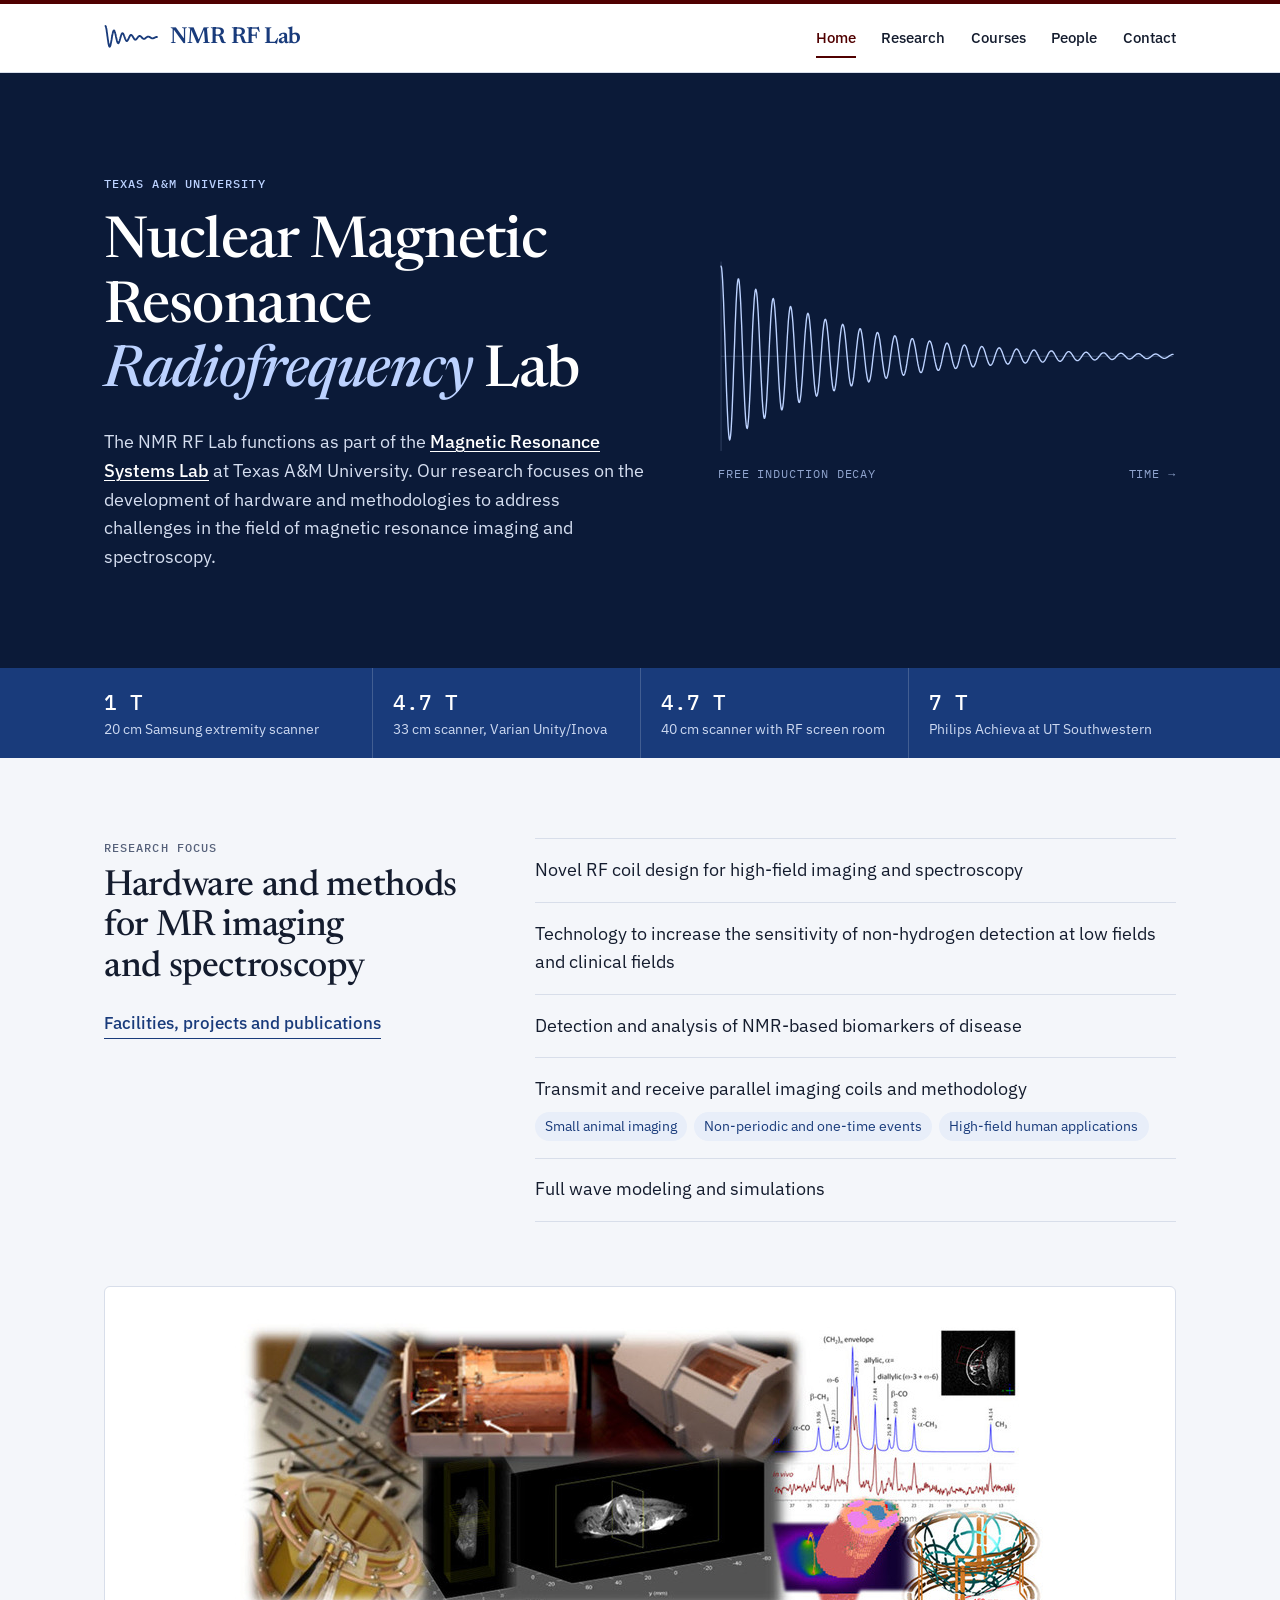
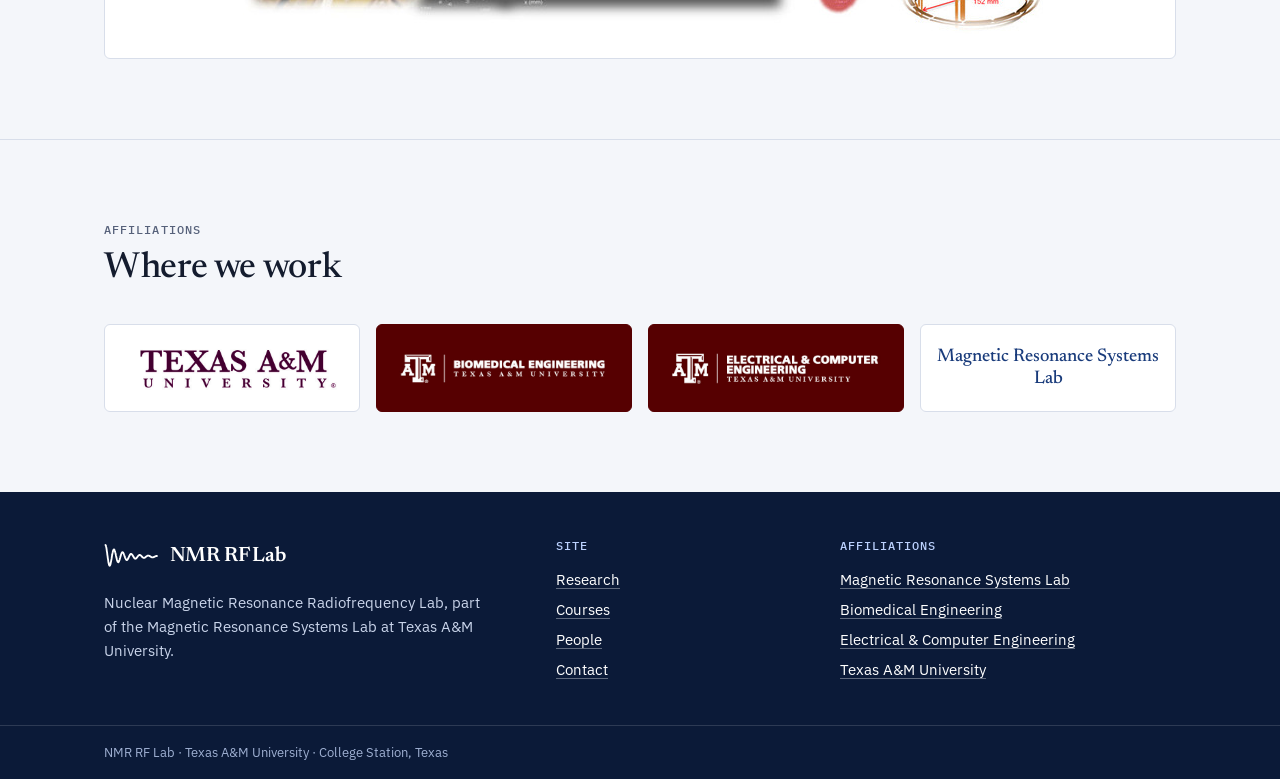
==== commit a20c94af: "Fix animation on Safari" ====
--- a/index.html
+++ b/index.html
@@ -43,11 +43,15 @@
           <p>The NMR RF Lab functions as part of the <a href="https://www.tamu-mrsl.org/">Magnetic Resonance Systems Lab</a> at Texas A&amp;M University. Our research focuses on the development of hardware and methodologies to address challenges in the field of magnetic resonance imaging and spectroscopy.</p>
         </div>
         <figure class="scope" aria-hidden="true">
+          <div class="plot">
           <svg viewBox="0 0 600 260">
             <line class="axis" x1="4" y1="130" x2="596" y2="130"/>
             <line class="axis" x1="4" y1="6" x2="4" y2="254"/>
-            <path class="trace" pathLength="1" d="M4.0,12.0 L4.7,14.4 L5.3,20.6 L6.0,30.4 L6.6,43.3 L7.3,58.9 L7.9,76.7 L8.6,96.1 L9.3,116.5 L9.9,137.1 L10.6,157.4 L11.2,176.5 L11.9,194.0 L12.6,209.2 L13.2,221.7 L13.9,231.1 L14.5,237.1 L15.2,239.6 L15.8,238.4 L16.5,233.7 L17.2,225.7 L17.8,214.5 L18.5,200.8 L19.1,184.8 L19.8,167.1 L20.4,148.4 L21.1,129.3 L21.8,110.3 L22.4,92.1 L23.1,75.4 L23.7,60.5 L24.4,48.1 L25.0,38.5 L25.7,31.9 L26.4,28.6 L27.0,28.6 L27.7,32.0 L28.3,38.5 L29.0,48.0 L29.7,60.1 L30.3,74.4 L31.0,90.4 L31.6,107.5 L32.3,125.2 L32.9,142.9 L33.6,160.1 L34.3,176.1 L34.9,190.5 L35.6,202.8 L36.2,212.5 L36.9,219.6 L37.5,223.6 L38.2,224.5 L38.9,222.3 L39.5,217.1 L40.2,209.1 L40.8,198.6 L41.5,185.9 L42.2,171.5 L42.8,155.9 L43.5,139.5 L44.1,123.0 L44.8,106.9 L45.4,91.6 L46.1,77.7 L46.8,65.7 L47.4,55.9 L48.1,48.5 L48.7,44.0 L49.4,42.2 L50.0,43.4 L50.7,47.3 L51.4,54.0 L52.0,63.1 L52.7,74.3 L53.3,87.2 L54.0,101.4 L54.6,116.4 L55.3,131.8 L56.0,146.9 L56.6,161.4 L57.3,174.7 L57.9,186.5 L58.6,196.3 L59.3,203.8 L59.9,208.9 L60.6,211.3 L61.2,211.1 L61.9,208.2 L62.5,202.7 L63.2,195.0 L63.9,185.2 L64.5,173.6 L65.2,160.7 L65.8,147.0 L66.5,132.7 L67.1,118.6 L67.8,104.9 L68.5,92.1 L69.1,80.7 L69.8,71.0 L70.4,63.4 L71.1,57.9 L71.8,54.9 L72.4,54.4 L73.1,56.3 L73.7,60.6 L74.4,67.2 L75.0,75.8 L75.7,86.1 L76.4,97.7 L77.0,110.3 L77.7,123.4 L78.3,136.6 L79.0,149.5 L79.6,161.6 L80.3,172.7 L81.0,182.2 L81.6,189.9 L82.3,195.6 L82.9,199.1 L83.6,200.3 L84.2,199.2 L84.9,195.9 L85.6,190.4 L86.2,183.0 L86.9,173.9 L87.5,163.5 L88.2,152.0 L88.9,139.9 L89.5,127.6 L90.2,115.5 L90.8,104.0 L91.5,93.4 L92.1,84.1 L92.8,76.4 L93.5,70.5 L94.1,66.6 L94.8,64.8 L95.4,65.2 L96.1,67.6 L96.7,72.1 L97.4,78.5 L98.1,86.5 L98.7,95.8 L99.4,106.2 L100.0,117.3 L100.7,128.7 L101.4,140.0 L102.0,150.9 L102.7,161.1 L103.3,170.1 L104.0,177.8 L104.6,183.8 L105.3,188.0 L106.0,190.3 L106.6,190.5 L107.3,188.8 L107.9,185.2 L108.6,179.8 L109.2,172.8 L109.9,164.5 L110.6,155.1 L111.2,145.0 L111.9,134.5 L112.5,123.9 L113.2,113.6 L113.8,103.9 L114.5,95.2 L115.2,87.7 L115.8,81.6 L116.5,77.2 L117.1,74.5 L117.8,73.7 L118.5,74.7 L119.1,77.5 L119.8,82.0 L120.4,88.1 L121.1,95.4 L121.7,103.9 L122.4,113.1 L123.1,122.8 L123.7,132.6 L124.4,142.3 L125.0,151.5 L125.7,159.9 L126.3,167.3 L127.0,173.4 L127.7,178.0 L128.3,181.0 L129.0,182.3 L129.6,181.8 L130.3,179.7 L131.0,176.0 L131.6,170.8 L132.3,164.3 L132.9,156.8 L133.6,148.4 L134.2,139.5 L134.9,130.4 L135.6,121.3 L136.2,112.6 L136.9,104.5 L137.5,97.4 L138.2,91.3 L138.8,86.6 L139.5,83.4 L140.2,81.7 L140.8,81.6 L141.5,83.1 L142.1,86.1 L142.8,90.5 L143.4,96.2 L144.1,102.9 L144.8,110.5 L145.4,118.6 L146.1,127.1 L146.7,135.5 L147.4,143.7 L148.1,151.4 L148.7,158.4 L149.4,164.3 L150.0,169.1 L150.7,172.5 L151.3,174.6 L152.0,175.1 L152.7,174.2 L153.3,171.8 L154.0,168.1 L154.6,163.2 L155.3,157.2 L155.9,150.4 L156.6,142.9 L157.3,135.2 L157.9,127.3 L158.6,119.5 L159.2,112.2 L159.9,105.5 L160.6,99.7 L161.2,94.9 L161.9,91.3 L162.5,89.1 L163.2,88.1 L163.8,88.6 L164.5,90.4 L165.2,93.4 L165.8,97.7 L166.5,103.0 L167.1,109.1 L167.8,115.8 L168.4,123.0 L169.1,130.3 L169.8,137.5 L170.4,144.5 L171.1,150.9 L171.7,156.6 L172.4,161.3 L173.0,165.0 L173.7,167.5 L174.4,168.8 L175.0,168.8 L175.7,167.5 L176.3,165.0 L177.0,161.3 L177.7,156.7 L178.3,151.3 L179.0,145.2 L179.6,138.6 L180.3,131.8 L180.9,125.1 L181.6,118.5 L182.3,112.4 L182.9,106.9 L183.6,102.2 L184.2,98.4 L184.9,95.8 L185.5,94.2 L186.2,93.9 L186.9,94.7 L187.5,96.7 L188.2,99.8 L188.8,103.8 L189.5,108.6 L190.2,114.1 L190.8,120.1 L191.5,126.4 L192.1,132.7 L192.8,138.8 L193.4,144.7 L194.1,150.0 L194.8,154.6 L195.4,158.3 L196.1,161.1 L196.7,162.9 L197.4,163.6 L198.0,163.1 L198.7,161.6 L199.4,159.1 L200.0,155.6 L200.7,151.3 L201.3,146.4 L202.0,140.9 L202.6,135.2 L203.3,129.3 L204.0,123.5 L204.6,118.0 L205.3,112.9 L205.9,108.4 L206.6,104.7 L207.3,101.8 L207.9,99.8 L208.6,98.9 L209.2,99.0 L209.9,100.1 L210.5,102.2 L211.2,105.2 L211.9,108.9 L212.5,113.3 L213.2,118.3 L213.8,123.5 L214.5,129.0 L215.1,134.4 L215.8,139.6 L216.5,144.5 L217.1,148.8 L217.8,152.5 L218.4,155.5 L219.1,157.6 L219.8,158.7 L220.4,158.9 L221.1,158.2 L221.7,156.5 L222.4,154.0 L223.0,150.7 L223.7,146.8 L224.4,142.4 L225.0,137.5 L225.7,132.5 L226.3,127.5 L227.0,122.5 L227.6,117.9 L228.3,113.7 L229.0,110.1 L229.6,107.1 L230.3,104.9 L230.9,103.6 L231.6,103.1 L232.2,103.5 L232.9,104.8 L233.6,106.9 L234.2,109.7 L234.9,113.2 L235.5,117.2 L236.2,121.6 L236.9,126.2 L237.5,130.9 L238.2,135.5 L238.8,139.9 L239.5,144.0 L240.1,147.5 L240.8,150.5 L241.5,152.8 L242.1,154.2 L242.8,154.9 L243.4,154.8 L244.1,153.8 L244.7,152.1 L245.4,149.7 L246.1,146.6 L246.7,143.1 L247.4,139.1 L248.0,134.9 L248.7,130.5 L249.4,126.2 L250.0,122.0 L250.7,118.1 L251.3,114.7 L252.0,111.7 L252.6,109.4 L253.3,107.8 L254.0,107.0 L254.6,106.9 L255.3,107.5 L255.9,108.9 L256.6,111.0 L257.2,113.6 L257.9,116.8 L258.6,120.4 L259.2,124.3 L259.9,128.3 L260.5,132.3 L261.2,136.3 L261.8,140.0 L262.5,143.3 L263.2,146.2 L263.8,148.5 L264.5,150.2 L265.1,151.2 L265.8,151.5 L266.5,151.1 L267.1,150.1 L267.8,148.3 L268.4,146.0 L269.1,143.2 L269.7,140.0 L270.4,136.5 L271.1,132.8 L271.7,129.0 L272.4,125.3 L273.0,121.8 L273.7,118.6 L274.3,115.7 L275.0,113.4 L275.7,111.7 L276.3,110.5 L277.0,110.0 L277.6,110.2 L278.3,111.0 L279.0,112.4 L279.6,114.4 L280.3,116.9 L280.9,119.8 L281.6,123.0 L282.2,126.4 L282.9,129.9 L283.6,133.3 L284.2,136.7 L284.9,139.7 L285.5,142.5 L286.2,144.8 L286.8,146.6 L287.5,147.8 L288.2,148.5 L288.8,148.5 L289.5,147.9 L290.1,146.8 L290.8,145.1 L291.4,142.9 L292.1,140.4 L292.8,137.5 L293.4,134.4 L294.1,131.1 L294.7,127.9 L295.4,124.7 L296.1,121.8 L296.7,119.2 L297.4,116.9 L298.0,115.1 L298.7,113.7 L299.3,113.0 L300.0,112.8 L300.7,113.1 L301.3,114.0 L302.0,115.4 L302.6,117.3 L303.3,119.6 L303.9,122.2 L304.6,125.1 L305.3,128.0 L305.9,131.0 L306.6,134.0 L307.2,136.8 L307.9,139.4 L308.6,141.6 L309.2,143.4 L309.9,144.8 L310.5,145.7 L311.2,146.0 L311.8,145.8 L312.5,145.2 L313.2,144.0 L313.8,142.4 L314.5,140.3 L315.1,138.0 L315.8,135.4 L316.4,132.7 L317.1,129.9 L317.8,127.1 L318.4,124.5 L319.1,122.0 L319.7,119.8 L320.4,118.0 L321.0,116.6 L321.7,115.7 L322.4,115.2 L323.0,115.2 L323.7,115.7 L324.3,116.6 L325.0,118.0 L325.7,119.8 L326.3,121.9 L327.0,124.2 L327.6,126.7 L328.3,129.3 L328.9,131.9 L329.6,134.4 L330.3,136.7 L330.9,138.8 L331.6,140.6 L332.2,142.1 L332.9,143.1 L333.5,143.7 L334.2,143.8 L334.9,143.5 L335.5,142.7 L336.2,141.6 L336.8,140.0 L337.5,138.2 L338.2,136.1 L338.8,133.8 L339.5,131.4 L340.1,129.0 L340.8,126.6 L341.4,124.4 L342.1,122.4 L342.8,120.6 L343.4,119.2 L344.1,118.1 L344.7,117.4 L345.4,117.2 L346.0,117.3 L346.7,117.9 L347.4,118.9 L348.0,120.2 L348.7,121.9 L349.3,123.7 L350.0,125.8 L350.6,128.0 L351.3,130.3 L352.0,132.5 L352.6,134.6 L353.3,136.5 L353.9,138.3 L354.6,139.7 L355.3,140.8 L355.9,141.5 L356.6,141.9 L357.2,141.8 L357.9,141.4 L358.5,140.6 L359.2,139.5 L359.9,138.1 L360.5,136.4 L361.2,134.5 L361.8,132.5 L362.5,130.4 L363.1,128.3 L363.8,126.3 L364.5,124.5 L365.1,122.8 L365.8,121.4 L366.4,120.3 L367.1,119.5 L367.8,119.0 L368.4,118.9 L369.1,119.2 L369.7,119.9 L370.4,120.8 L371.0,122.1 L371.7,123.6 L372.4,125.3 L373.0,127.1 L373.7,129.0 L374.3,131.0 L375.0,132.8 L375.6,134.6 L376.3,136.2 L377.0,137.6 L377.6,138.8 L378.3,139.6 L378.9,140.1 L379.6,140.3 L380.2,140.1 L380.9,139.6 L381.6,138.8 L382.2,137.7 L382.9,136.4 L383.5,134.9 L384.2,133.2 L384.9,131.5 L385.5,129.7 L386.2,127.9 L386.8,126.2 L387.5,124.7 L388.1,123.3 L388.8,122.2 L389.5,121.3 L390.1,120.7 L390.8,120.5 L391.4,120.5 L392.1,120.9 L392.7,121.5 L393.4,122.5 L394.1,123.6 L394.7,125.0 L395.4,126.5 L396.0,128.1 L396.7,129.8 L397.4,131.5 L398.0,133.1 L398.7,134.5 L399.3,135.9 L400.0,137.0 L400.6,137.9 L401.3,138.5 L402.0,138.8 L402.6,138.8 L403.3,138.6 L403.9,138.1 L404.6,137.3 L405.2,136.3 L405.9,135.0 L406.6,133.7 L407.2,132.2 L407.9,130.7 L408.5,129.1 L409.2,127.6 L409.8,126.2 L410.5,124.9 L411.2,123.8 L411.8,122.9 L412.5,122.3 L413.1,121.9 L413.8,121.8 L414.5,121.9 L415.1,122.3 L415.8,123.0 L416.4,123.9 L417.1,124.9 L417.7,126.2 L418.4,127.5 L419.1,128.9 L419.7,130.4 L420.4,131.8 L421.0,133.1 L421.7,134.4 L422.3,135.4 L423.0,136.3 L423.7,137.0 L424.3,137.4 L425.0,137.6 L425.6,137.6 L426.3,137.3 L427.0,136.7 L427.6,136.0 L428.3,135.0 L428.9,133.9 L429.6,132.7 L430.2,131.4 L430.9,130.1 L431.6,128.7 L432.2,127.5 L432.9,126.3 L433.5,125.2 L434.2,124.3 L434.8,123.7 L435.5,123.2 L436.2,122.9 L436.8,122.9 L437.5,123.1 L438.1,123.6 L438.8,124.2 L439.4,125.1 L440.1,126.0 L440.8,127.1 L441.4,128.3 L442.1,129.6 L442.7,130.8 L443.4,132.0 L444.1,133.1 L444.7,134.1 L445.4,135.0 L446.0,135.7 L446.7,136.2 L447.3,136.5 L448.0,136.6 L448.7,136.5 L449.3,136.1 L450.0,135.6 L450.6,134.8 L451.3,134.0 L451.9,133.0 L452.6,131.9 L453.3,130.8 L453.9,129.6 L454.6,128.5 L455.2,127.4 L455.9,126.4 L456.6,125.6 L457.2,124.9 L457.9,124.4 L458.5,124.0 L459.2,123.9 L459.8,123.9 L460.5,124.2 L461.2,124.7 L461.8,125.3 L462.5,126.0 L463.1,126.9 L463.8,127.9 L464.4,129.0 L465.1,130.0 L465.8,131.1 L466.4,132.1 L467.1,133.1 L467.7,133.9 L468.4,134.6 L469.0,135.1 L469.7,135.5 L470.4,135.7 L471.0,135.7 L471.7,135.5 L472.3,135.1 L473.0,134.6 L473.7,133.9 L474.3,133.1 L475.0,132.2 L475.6,131.3 L476.3,130.3 L476.9,129.3 L477.6,128.3 L478.3,127.4 L478.9,126.6 L479.6,125.9 L480.2,125.4 L480.9,125.0 L481.5,124.8 L482.2,124.7 L482.9,124.8 L483.5,125.1 L484.2,125.6 L484.8,126.2 L485.5,126.9 L486.2,127.7 L486.8,128.6 L487.5,129.5 L488.1,130.4 L488.8,131.3 L489.4,132.1 L490.1,132.9 L490.8,133.6 L491.4,134.1 L492.1,134.6 L492.7,134.8 L493.4,134.9 L494.0,134.8 L494.7,134.6 L495.4,134.2 L496.0,133.7 L496.7,133.1 L497.3,132.4 L498.0,131.6 L498.6,130.8 L499.3,129.9 L500.0,129.1 L500.6,128.2 L501.3,127.5 L501.9,126.8 L502.6,126.3 L503.3,125.9 L503.9,125.6 L504.6,125.5 L505.2,125.5 L505.9,125.6 L506.5,125.9 L507.2,126.4 L507.9,126.9 L508.5,127.6 L509.2,128.3 L509.8,129.1 L510.5,129.8 L511.1,130.6 L511.8,131.4 L512.5,132.1 L513.1,132.8 L513.8,133.3 L514.4,133.7 L515.1,134.0 L515.8,134.2 L516.4,134.2 L517.1,134.1 L517.7,133.9 L518.4,133.5 L519.0,133.0 L519.7,132.5 L520.4,131.8 L521.0,131.1 L521.7,130.4 L522.3,129.6 L523.0,128.9 L523.6,128.2 L524.3,127.6 L525.0,127.1 L525.6,126.7 L526.3,126.3 L526.9,126.1 L527.6,126.1 L528.2,126.1 L528.9,126.3 L529.6,126.6 L530.2,127.0 L530.9,127.5 L531.5,128.1 L532.2,128.8 L532.9,129.4 L533.5,130.1 L534.2,130.8 L534.8,131.5 L535.5,132.0 L536.1,132.6 L536.8,133.0 L537.5,133.3 L538.1,133.5 L538.8,133.6 L539.4,133.6 L540.1,133.5 L540.7,133.2 L541.4,132.9 L542.1,132.4 L542.7,131.9 L543.4,131.3 L544.0,130.7 L544.7,130.1 L545.4,129.4 L546.0,128.8 L546.7,128.3 L547.3,127.8 L548.0,127.3 L548.6,127.0 L549.3,126.8 L550.0,126.6 L550.6,126.6 L551.3,126.7 L551.9,126.9 L552.6,127.2 L553.2,127.6 L553.9,128.1 L554.6,128.6 L555.2,129.2 L555.9,129.7 L556.5,130.3 L557.2,130.9 L557.8,131.5 L558.5,131.9 L559.2,132.4 L559.8,132.7 L560.5,133.0 L561.1,133.1 L561.8,133.1 L562.5,133.1 L563.1,132.9 L563.8,132.7 L564.4,132.3 L565.1,131.9 L565.7,131.5 L566.4,130.9 L567.1,130.4 L567.7,129.9 L568.4,129.3 L569.0,128.8 L569.7,128.3 L570.3,127.9 L571.0,127.6 L571.7,127.3 L572.3,127.2 L573.0,127.1 L573.6,127.1 L574.3,127.2 L575.0,127.4 L575.6,127.7 L576.3,128.1 L576.9,128.5 L577.6,129.0 L578.2,129.5 L578.9,130.0 L579.6,130.5 L580.2,131.0 L580.9,131.4 L581.5,131.8 L582.2,132.2 L582.8,132.4 L583.5,132.6 L584.2,132.7 L584.8,132.7 L585.5,132.6 L586.1,132.5 L586.8,132.2 L587.4,131.9 L588.1,131.5 L588.8,131.1 L589.4,130.6 L590.1,130.2 L590.7,129.7 L591.4,129.2 L592.1,128.8 L592.7,128.4 L593.4,128.1 L594.0,127.8 L594.7,127.6 L595.3,127.5 L596.0,127.5"/>
           </svg>
+          <svg class="sweep" viewBox="0 0 600 260">
+            <path class="trace" d="M4.0,12.0 L4.7,14.4 L5.3,20.6 L6.0,30.4 L6.6,43.3 L7.3,58.9 L7.9,76.7 L8.6,96.1 L9.3,116.5 L9.9,137.1 L10.6,157.4 L11.2,176.5 L11.9,194.0 L12.6,209.2 L13.2,221.7 L13.9,231.1 L14.5,237.1 L15.2,239.6 L15.8,238.4 L16.5,233.7 L17.2,225.7 L17.8,214.5 L18.5,200.8 L19.1,184.8 L19.8,167.1 L20.4,148.4 L21.1,129.3 L21.8,110.3 L22.4,92.1 L23.1,75.4 L23.7,60.5 L24.4,48.1 L25.0,38.5 L25.7,31.9 L26.4,28.6 L27.0,28.6 L27.7,32.0 L28.3,38.5 L29.0,48.0 L29.7,60.1 L30.3,74.4 L31.0,90.4 L31.6,107.5 L32.3,125.2 L32.9,142.9 L33.6,160.1 L34.3,176.1 L34.9,190.5 L35.6,202.8 L36.2,212.5 L36.9,219.6 L37.5,223.6 L38.2,224.5 L38.9,222.3 L39.5,217.1 L40.2,209.1 L40.8,198.6 L41.5,185.9 L42.2,171.5 L42.8,155.9 L43.5,139.5 L44.1,123.0 L44.8,106.9 L45.4,91.6 L46.1,77.7 L46.8,65.7 L47.4,55.9 L48.1,48.5 L48.7,44.0 L49.4,42.2 L50.0,43.4 L50.7,47.3 L51.4,54.0 L52.0,63.1 L52.7,74.3 L53.3,87.2 L54.0,101.4 L54.6,116.4 L55.3,131.8 L56.0,146.9 L56.6,161.4 L57.3,174.7 L57.9,186.5 L58.6,196.3 L59.3,203.8 L59.9,208.9 L60.6,211.3 L61.2,211.1 L61.9,208.2 L62.5,202.7 L63.2,195.0 L63.9,185.2 L64.5,173.6 L65.2,160.7 L65.8,147.0 L66.5,132.7 L67.1,118.6 L67.8,104.9 L68.5,92.1 L69.1,80.7 L69.8,71.0 L70.4,63.4 L71.1,57.9 L71.8,54.9 L72.4,54.4 L73.1,56.3 L73.7,60.6 L74.4,67.2 L75.0,75.8 L75.7,86.1 L76.4,97.7 L77.0,110.3 L77.7,123.4 L78.3,136.6 L79.0,149.5 L79.6,161.6 L80.3,172.7 L81.0,182.2 L81.6,189.9 L82.3,195.6 L82.9,199.1 L83.6,200.3 L84.2,199.2 L84.9,195.9 L85.6,190.4 L86.2,183.0 L86.9,173.9 L87.5,163.5 L88.2,152.0 L88.9,139.9 L89.5,127.6 L90.2,115.5 L90.8,104.0 L91.5,93.4 L92.1,84.1 L92.8,76.4 L93.5,70.5 L94.1,66.6 L94.8,64.8 L95.4,65.2 L96.1,67.6 L96.7,72.1 L97.4,78.5 L98.1,86.5 L98.7,95.8 L99.4,106.2 L100.0,117.3 L100.7,128.7 L101.4,140.0 L102.0,150.9 L102.7,161.1 L103.3,170.1 L104.0,177.8 L104.6,183.8 L105.3,188.0 L106.0,190.3 L106.6,190.5 L107.3,188.8 L107.9,185.2 L108.6,179.8 L109.2,172.8 L109.9,164.5 L110.6,155.1 L111.2,145.0 L111.9,134.5 L112.5,123.9 L113.2,113.6 L113.8,103.9 L114.5,95.2 L115.2,87.7 L115.8,81.6 L116.5,77.2 L117.1,74.5 L117.8,73.7 L118.5,74.7 L119.1,77.5 L119.8,82.0 L120.4,88.1 L121.1,95.4 L121.7,103.9 L122.4,113.1 L123.1,122.8 L123.7,132.6 L124.4,142.3 L125.0,151.5 L125.7,159.9 L126.3,167.3 L127.0,173.4 L127.7,178.0 L128.3,181.0 L129.0,182.3 L129.6,181.8 L130.3,179.7 L131.0,176.0 L131.6,170.8 L132.3,164.3 L132.9,156.8 L133.6,148.4 L134.2,139.5 L134.9,130.4 L135.6,121.3 L136.2,112.6 L136.9,104.5 L137.5,97.4 L138.2,91.3 L138.8,86.6 L139.5,83.4 L140.2,81.7 L140.8,81.6 L141.5,83.1 L142.1,86.1 L142.8,90.5 L143.4,96.2 L144.1,102.9 L144.8,110.5 L145.4,118.6 L146.1,127.1 L146.7,135.5 L147.4,143.7 L148.1,151.4 L148.7,158.4 L149.4,164.3 L150.0,169.1 L150.7,172.5 L151.3,174.6 L152.0,175.1 L152.7,174.2 L153.3,171.8 L154.0,168.1 L154.6,163.2 L155.3,157.2 L155.9,150.4 L156.6,142.9 L157.3,135.2 L157.9,127.3 L158.6,119.5 L159.2,112.2 L159.9,105.5 L160.6,99.7 L161.2,94.9 L161.9,91.3 L162.5,89.1 L163.2,88.1 L163.8,88.6 L164.5,90.4 L165.2,93.4 L165.8,97.7 L166.5,103.0 L167.1,109.1 L167.8,115.8 L168.4,123.0 L169.1,130.3 L169.8,137.5 L170.4,144.5 L171.1,150.9 L171.7,156.6 L172.4,161.3 L173.0,165.0 L173.7,167.5 L174.4,168.8 L175.0,168.8 L175.7,167.5 L176.3,165.0 L177.0,161.3 L177.7,156.7 L178.3,151.3 L179.0,145.2 L179.6,138.6 L180.3,131.8 L180.9,125.1 L181.6,118.5 L182.3,112.4 L182.9,106.9 L183.6,102.2 L184.2,98.4 L184.9,95.8 L185.5,94.2 L186.2,93.9 L186.9,94.7 L187.5,96.7 L188.2,99.8 L188.8,103.8 L189.5,108.6 L190.2,114.1 L190.8,120.1 L191.5,126.4 L192.1,132.7 L192.8,138.8 L193.4,144.7 L194.1,150.0 L194.8,154.6 L195.4,158.3 L196.1,161.1 L196.7,162.9 L197.4,163.6 L198.0,163.1 L198.7,161.6 L199.4,159.1 L200.0,155.6 L200.7,151.3 L201.3,146.4 L202.0,140.9 L202.6,135.2 L203.3,129.3 L204.0,123.5 L204.6,118.0 L205.3,112.9 L205.9,108.4 L206.6,104.7 L207.3,101.8 L207.9,99.8 L208.6,98.9 L209.2,99.0 L209.9,100.1 L210.5,102.2 L211.2,105.2 L211.9,108.9 L212.5,113.3 L213.2,118.3 L213.8,123.5 L214.5,129.0 L215.1,134.4 L215.8,139.6 L216.5,144.5 L217.1,148.8 L217.8,152.5 L218.4,155.5 L219.1,157.6 L219.8,158.7 L220.4,158.9 L221.1,158.2 L221.7,156.5 L222.4,154.0 L223.0,150.7 L223.7,146.8 L224.4,142.4 L225.0,137.5 L225.7,132.5 L226.3,127.5 L227.0,122.5 L227.6,117.9 L228.3,113.7 L229.0,110.1 L229.6,107.1 L230.3,104.9 L230.9,103.6 L231.6,103.1 L232.2,103.5 L232.9,104.8 L233.6,106.9 L234.2,109.7 L234.9,113.2 L235.5,117.2 L236.2,121.6 L236.9,126.2 L237.5,130.9 L238.2,135.5 L238.8,139.9 L239.5,144.0 L240.1,147.5 L240.8,150.5 L241.5,152.8 L242.1,154.2 L242.8,154.9 L243.4,154.8 L244.1,153.8 L244.7,152.1 L245.4,149.7 L246.1,146.6 L246.7,143.1 L247.4,139.1 L248.0,134.9 L248.7,130.5 L249.4,126.2 L250.0,122.0 L250.7,118.1 L251.3,114.7 L252.0,111.7 L252.6,109.4 L253.3,107.8 L254.0,107.0 L254.6,106.9 L255.3,107.5 L255.9,108.9 L256.6,111.0 L257.2,113.6 L257.9,116.8 L258.6,120.4 L259.2,124.3 L259.9,128.3 L260.5,132.3 L261.2,136.3 L261.8,140.0 L262.5,143.3 L263.2,146.2 L263.8,148.5 L264.5,150.2 L265.1,151.2 L265.8,151.5 L266.5,151.1 L267.1,150.1 L267.8,148.3 L268.4,146.0 L269.1,143.2 L269.7,140.0 L270.4,136.5 L271.1,132.8 L271.7,129.0 L272.4,125.3 L273.0,121.8 L273.7,118.6 L274.3,115.7 L275.0,113.4 L275.7,111.7 L276.3,110.5 L277.0,110.0 L277.6,110.2 L278.3,111.0 L279.0,112.4 L279.6,114.4 L280.3,116.9 L280.9,119.8 L281.6,123.0 L282.2,126.4 L282.9,129.9 L283.6,133.3 L284.2,136.7 L284.9,139.7 L285.5,142.5 L286.2,144.8 L286.8,146.6 L287.5,147.8 L288.2,148.5 L288.8,148.5 L289.5,147.9 L290.1,146.8 L290.8,145.1 L291.4,142.9 L292.1,140.4 L292.8,137.5 L293.4,134.4 L294.1,131.1 L294.7,127.9 L295.4,124.7 L296.1,121.8 L296.7,119.2 L297.4,116.9 L298.0,115.1 L298.7,113.7 L299.3,113.0 L300.0,112.8 L300.7,113.1 L301.3,114.0 L302.0,115.4 L302.6,117.3 L303.3,119.6 L303.9,122.2 L304.6,125.1 L305.3,128.0 L305.9,131.0 L306.6,134.0 L307.2,136.8 L307.9,139.4 L308.6,141.6 L309.2,143.4 L309.9,144.8 L310.5,145.7 L311.2,146.0 L311.8,145.8 L312.5,145.2 L313.2,144.0 L313.8,142.4 L314.5,140.3 L315.1,138.0 L315.8,135.4 L316.4,132.7 L317.1,129.9 L317.8,127.1 L318.4,124.5 L319.1,122.0 L319.7,119.8 L320.4,118.0 L321.0,116.6 L321.7,115.7 L322.4,115.2 L323.0,115.2 L323.7,115.7 L324.3,116.6 L325.0,118.0 L325.7,119.8 L326.3,121.9 L327.0,124.2 L327.6,126.7 L328.3,129.3 L328.9,131.9 L329.6,134.4 L330.3,136.7 L330.9,138.8 L331.6,140.6 L332.2,142.1 L332.9,143.1 L333.5,143.7 L334.2,143.8 L334.9,143.5 L335.5,142.7 L336.2,141.6 L336.8,140.0 L337.5,138.2 L338.2,136.1 L338.8,133.8 L339.5,131.4 L340.1,129.0 L340.8,126.6 L341.4,124.4 L342.1,122.4 L342.8,120.6 L343.4,119.2 L344.1,118.1 L344.7,117.4 L345.4,117.2 L346.0,117.3 L346.7,117.9 L347.4,118.9 L348.0,120.2 L348.7,121.9 L349.3,123.7 L350.0,125.8 L350.6,128.0 L351.3,130.3 L352.0,132.5 L352.6,134.6 L353.3,136.5 L353.9,138.3 L354.6,139.7 L355.3,140.8 L355.9,141.5 L356.6,141.9 L357.2,141.8 L357.9,141.4 L358.5,140.6 L359.2,139.5 L359.9,138.1 L360.5,136.4 L361.2,134.5 L361.8,132.5 L362.5,130.4 L363.1,128.3 L363.8,126.3 L364.5,124.5 L365.1,122.8 L365.8,121.4 L366.4,120.3 L367.1,119.5 L367.8,119.0 L368.4,118.9 L369.1,119.2 L369.7,119.9 L370.4,120.8 L371.0,122.1 L371.7,123.6 L372.4,125.3 L373.0,127.1 L373.7,129.0 L374.3,131.0 L375.0,132.8 L375.6,134.6 L376.3,136.2 L377.0,137.6 L377.6,138.8 L378.3,139.6 L378.9,140.1 L379.6,140.3 L380.2,140.1 L380.9,139.6 L381.6,138.8 L382.2,137.7 L382.9,136.4 L383.5,134.9 L384.2,133.2 L384.9,131.5 L385.5,129.7 L386.2,127.9 L386.8,126.2 L387.5,124.7 L388.1,123.3 L388.8,122.2 L389.5,121.3 L390.1,120.7 L390.8,120.5 L391.4,120.5 L392.1,120.9 L392.7,121.5 L393.4,122.5 L394.1,123.6 L394.7,125.0 L395.4,126.5 L396.0,128.1 L396.7,129.8 L397.4,131.5 L398.0,133.1 L398.7,134.5 L399.3,135.9 L400.0,137.0 L400.6,137.9 L401.3,138.5 L402.0,138.8 L402.6,138.8 L403.3,138.6 L403.9,138.1 L404.6,137.3 L405.2,136.3 L405.9,135.0 L406.6,133.7 L407.2,132.2 L407.9,130.7 L408.5,129.1 L409.2,127.6 L409.8,126.2 L410.5,124.9 L411.2,123.8 L411.8,122.9 L412.5,122.3 L413.1,121.9 L413.8,121.8 L414.5,121.9 L415.1,122.3 L415.8,123.0 L416.4,123.9 L417.1,124.9 L417.7,126.2 L418.4,127.5 L419.1,128.9 L419.7,130.4 L420.4,131.8 L421.0,133.1 L421.7,134.4 L422.3,135.4 L423.0,136.3 L423.7,137.0 L424.3,137.4 L425.0,137.6 L425.6,137.6 L426.3,137.3 L427.0,136.7 L427.6,136.0 L428.3,135.0 L428.9,133.9 L429.6,132.7 L430.2,131.4 L430.9,130.1 L431.6,128.7 L432.2,127.5 L432.9,126.3 L433.5,125.2 L434.2,124.3 L434.8,123.7 L435.5,123.2 L436.2,122.9 L436.8,122.9 L437.5,123.1 L438.1,123.6 L438.8,124.2 L439.4,125.1 L440.1,126.0 L440.8,127.1 L441.4,128.3 L442.1,129.6 L442.7,130.8 L443.4,132.0 L444.1,133.1 L444.7,134.1 L445.4,135.0 L446.0,135.7 L446.7,136.2 L447.3,136.5 L448.0,136.6 L448.7,136.5 L449.3,136.1 L450.0,135.6 L450.6,134.8 L451.3,134.0 L451.9,133.0 L452.6,131.9 L453.3,130.8 L453.9,129.6 L454.6,128.5 L455.2,127.4 L455.9,126.4 L456.6,125.6 L457.2,124.9 L457.9,124.4 L458.5,124.0 L459.2,123.9 L459.8,123.9 L460.5,124.2 L461.2,124.7 L461.8,125.3 L462.5,126.0 L463.1,126.9 L463.8,127.9 L464.4,129.0 L465.1,130.0 L465.8,131.1 L466.4,132.1 L467.1,133.1 L467.7,133.9 L468.4,134.6 L469.0,135.1 L469.7,135.5 L470.4,135.7 L471.0,135.7 L471.7,135.5 L472.3,135.1 L473.0,134.6 L473.7,133.9 L474.3,133.1 L475.0,132.2 L475.6,131.3 L476.3,130.3 L476.9,129.3 L477.6,128.3 L478.3,127.4 L478.9,126.6 L479.6,125.9 L480.2,125.4 L480.9,125.0 L481.5,124.8 L482.2,124.7 L482.9,124.8 L483.5,125.1 L484.2,125.6 L484.8,126.2 L485.5,126.9 L486.2,127.7 L486.8,128.6 L487.5,129.5 L488.1,130.4 L488.8,131.3 L489.4,132.1 L490.1,132.9 L490.8,133.6 L491.4,134.1 L492.1,134.6 L492.7,134.8 L493.4,134.9 L494.0,134.8 L494.7,134.6 L495.4,134.2 L496.0,133.7 L496.7,133.1 L497.3,132.4 L498.0,131.6 L498.6,130.8 L499.3,129.9 L500.0,129.1 L500.6,128.2 L501.3,127.5 L501.9,126.8 L502.6,126.3 L503.3,125.9 L503.9,125.6 L504.6,125.5 L505.2,125.5 L505.9,125.6 L506.5,125.9 L507.2,126.4 L507.9,126.9 L508.5,127.6 L509.2,128.3 L509.8,129.1 L510.5,129.8 L511.1,130.6 L511.8,131.4 L512.5,132.1 L513.1,132.8 L513.8,133.3 L514.4,133.7 L515.1,134.0 L515.8,134.2 L516.4,134.2 L517.1,134.1 L517.7,133.9 L518.4,133.5 L519.0,133.0 L519.7,132.5 L520.4,131.8 L521.0,131.1 L521.7,130.4 L522.3,129.6 L523.0,128.9 L523.6,128.2 L524.3,127.6 L525.0,127.1 L525.6,126.7 L526.3,126.3 L526.9,126.1 L527.6,126.1 L528.2,126.1 L528.9,126.3 L529.6,126.6 L530.2,127.0 L530.9,127.5 L531.5,128.1 L532.2,128.8 L532.9,129.4 L533.5,130.1 L534.2,130.8 L534.8,131.5 L535.5,132.0 L536.1,132.6 L536.8,133.0 L537.5,133.3 L538.1,133.5 L538.8,133.6 L539.4,133.6 L540.1,133.5 L540.7,133.2 L541.4,132.9 L542.1,132.4 L542.7,131.9 L543.4,131.3 L544.0,130.7 L544.7,130.1 L545.4,129.4 L546.0,128.8 L546.7,128.3 L547.3,127.8 L548.0,127.3 L548.6,127.0 L549.3,126.8 L550.0,126.6 L550.6,126.6 L551.3,126.7 L551.9,126.9 L552.6,127.2 L553.2,127.6 L553.9,128.1 L554.6,128.6 L555.2,129.2 L555.9,129.7 L556.5,130.3 L557.2,130.9 L557.8,131.5 L558.5,131.9 L559.2,132.4 L559.8,132.7 L560.5,133.0 L561.1,133.1 L561.8,133.1 L562.5,133.1 L563.1,132.9 L563.8,132.7 L564.4,132.3 L565.1,131.9 L565.7,131.5 L566.4,130.9 L567.1,130.4 L567.7,129.9 L568.4,129.3 L569.0,128.8 L569.7,128.3 L570.3,127.9 L571.0,127.6 L571.7,127.3 L572.3,127.2 L573.0,127.1 L573.6,127.1 L574.3,127.2 L575.0,127.4 L575.6,127.7 L576.3,128.1 L576.9,128.5 L577.6,129.0 L578.2,129.5 L578.9,130.0 L579.6,130.5 L580.2,131.0 L580.9,131.4 L581.5,131.8 L582.2,132.2 L582.8,132.4 L583.5,132.6 L584.2,132.7 L584.8,132.7 L585.5,132.6 L586.1,132.5 L586.8,132.2 L587.4,131.9 L588.1,131.5 L588.8,131.1 L589.4,130.6 L590.1,130.2 L590.7,129.7 L591.4,129.2 L592.1,128.8 L592.7,128.4 L593.4,128.1 L594.0,127.8 L594.7,127.6 L595.3,127.5 L596.0,127.5"/>
+          </svg>
+          </div>
           <figcaption><span>Free induction decay</span><span>Time →</span></figcaption>
         </figure>
       </div>
--- a/assets/css/style.css
+++ b/assets/css/style.css
@@ -162,18 +162,27 @@
 .scope { margin: 0; }
 .scope svg { width: 100%; height: auto; display: block; overflow: visible; }
 .scope .axis { stroke: rgba(188, 210, 255, 0.28); stroke-width: 1; }
+.scope .plot { position: relative; }
 .scope .trace {
   fill: none; stroke: var(--trace); stroke-width: 1.8;
   stroke-linejoin: round; stroke-linecap: round;
-  stroke-dasharray: 1; stroke-dashoffset: 1;
-  animation: draw 2.8s cubic-bezier(0.3, 0.1, 0.2, 1) 0.2s forwards;
+}
+/* The trace sits in its own SVG layer and is revealed left to right by clipping
+   that layer's box. No stroke-dash animation since it breaks on iOS Safari */
+.scope .sweep {
+  position: absolute; inset: 0;
+  -webkit-clip-path: inset(-8px 100% -8px -8px);
+  clip-path: inset(-8px 100% -8px -8px);
+  animation: sweep 2.8s cubic-bezier(0.3, 0.1, 0.2, 1) 0.2s forwards;
 }
 .scope figcaption {
   display: flex; justify-content: space-between; margin-top: 0.6rem;
   font-family: var(--mono); font-size: 0.72rem; letter-spacing: 0.08em;
   text-transform: uppercase; color: rgba(188, 210, 255, 0.75);
 }
-@keyframes draw { to { stroke-dashoffset: 0; } }
+@keyframes sweep {
+  to { -webkit-clip-path: inset(-8px); clip-path: inset(-8px); }
+}
 
 .fields { background: var(--navy); color: #fff; }
 .fields ul {
@@ -405,7 +414,7 @@
 
 @media (prefers-reduced-motion: reduce) {
   html { scroll-behavior: auto; }
-  .scope .trace { animation: none; stroke-dashoffset: 0; }
+  .scope .sweep { animation: none; -webkit-clip-path: none; clip-path: none; }
 }
 
 @media print {
